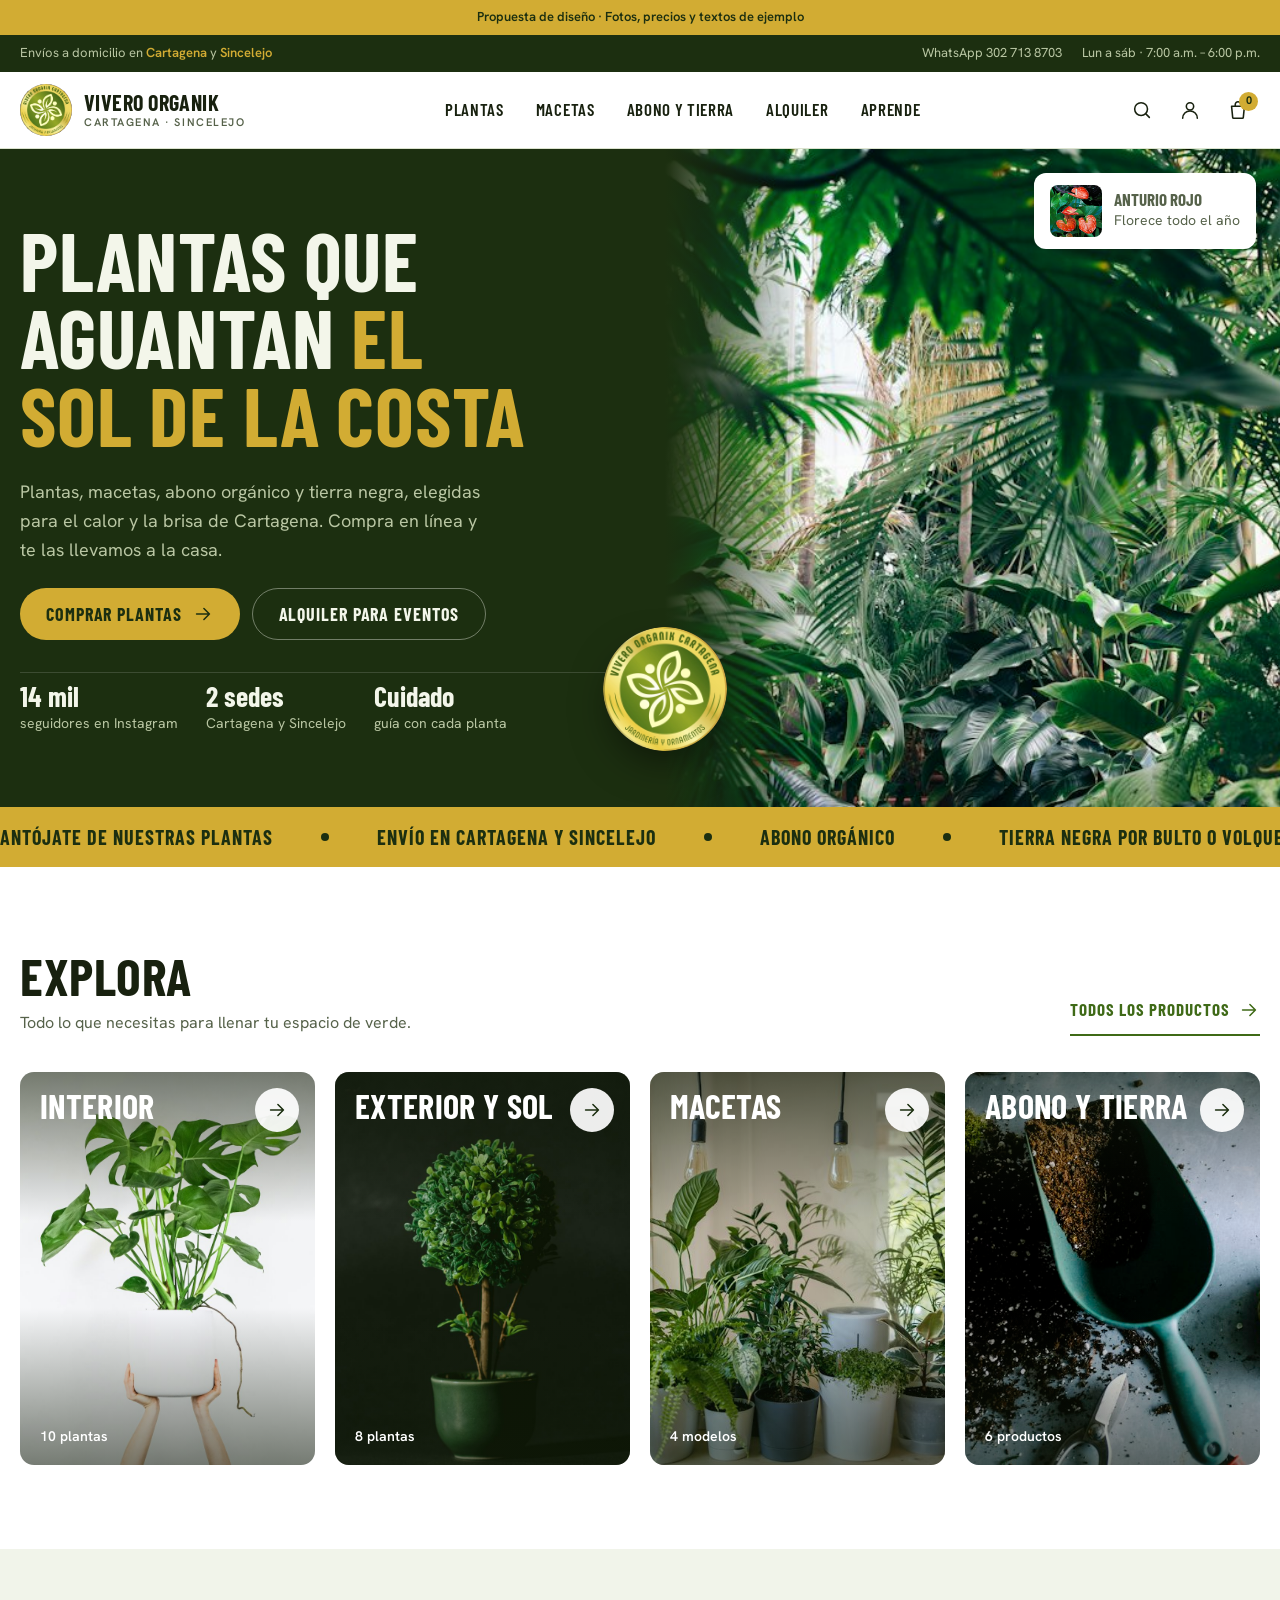
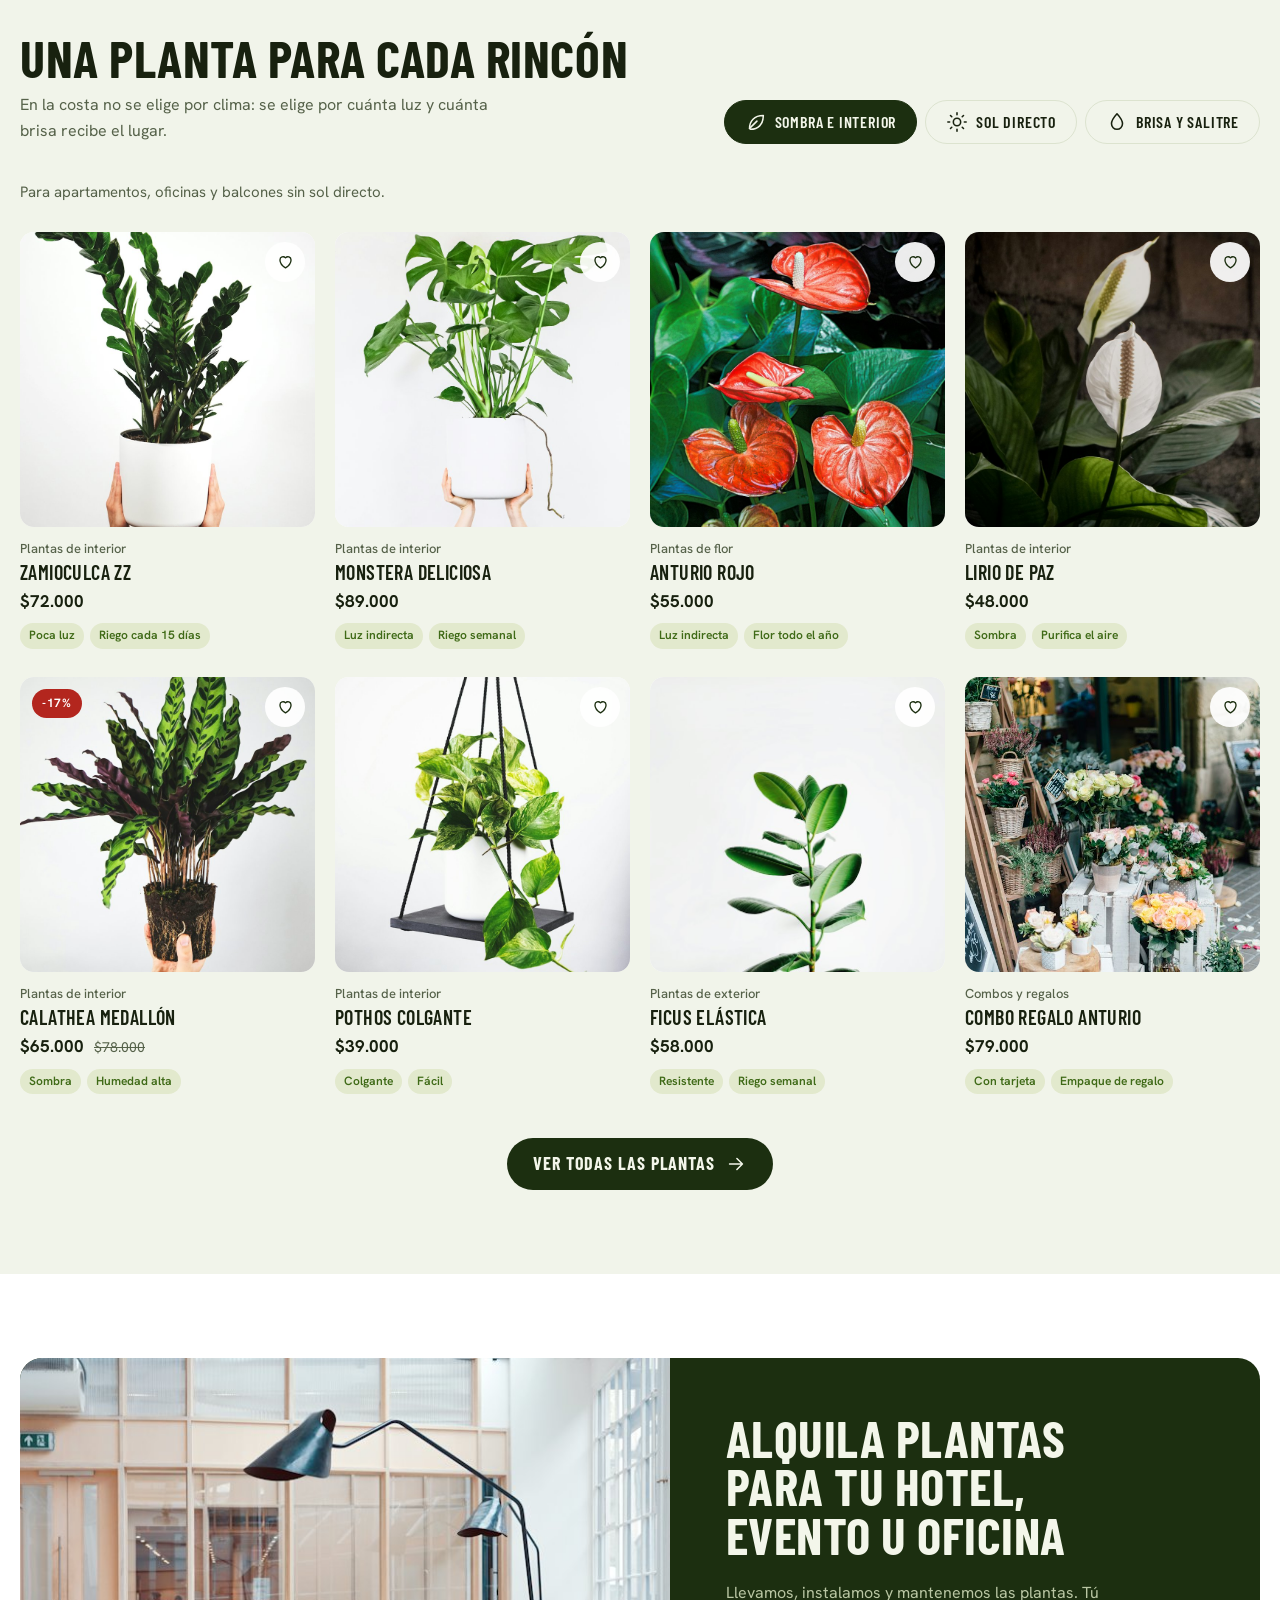
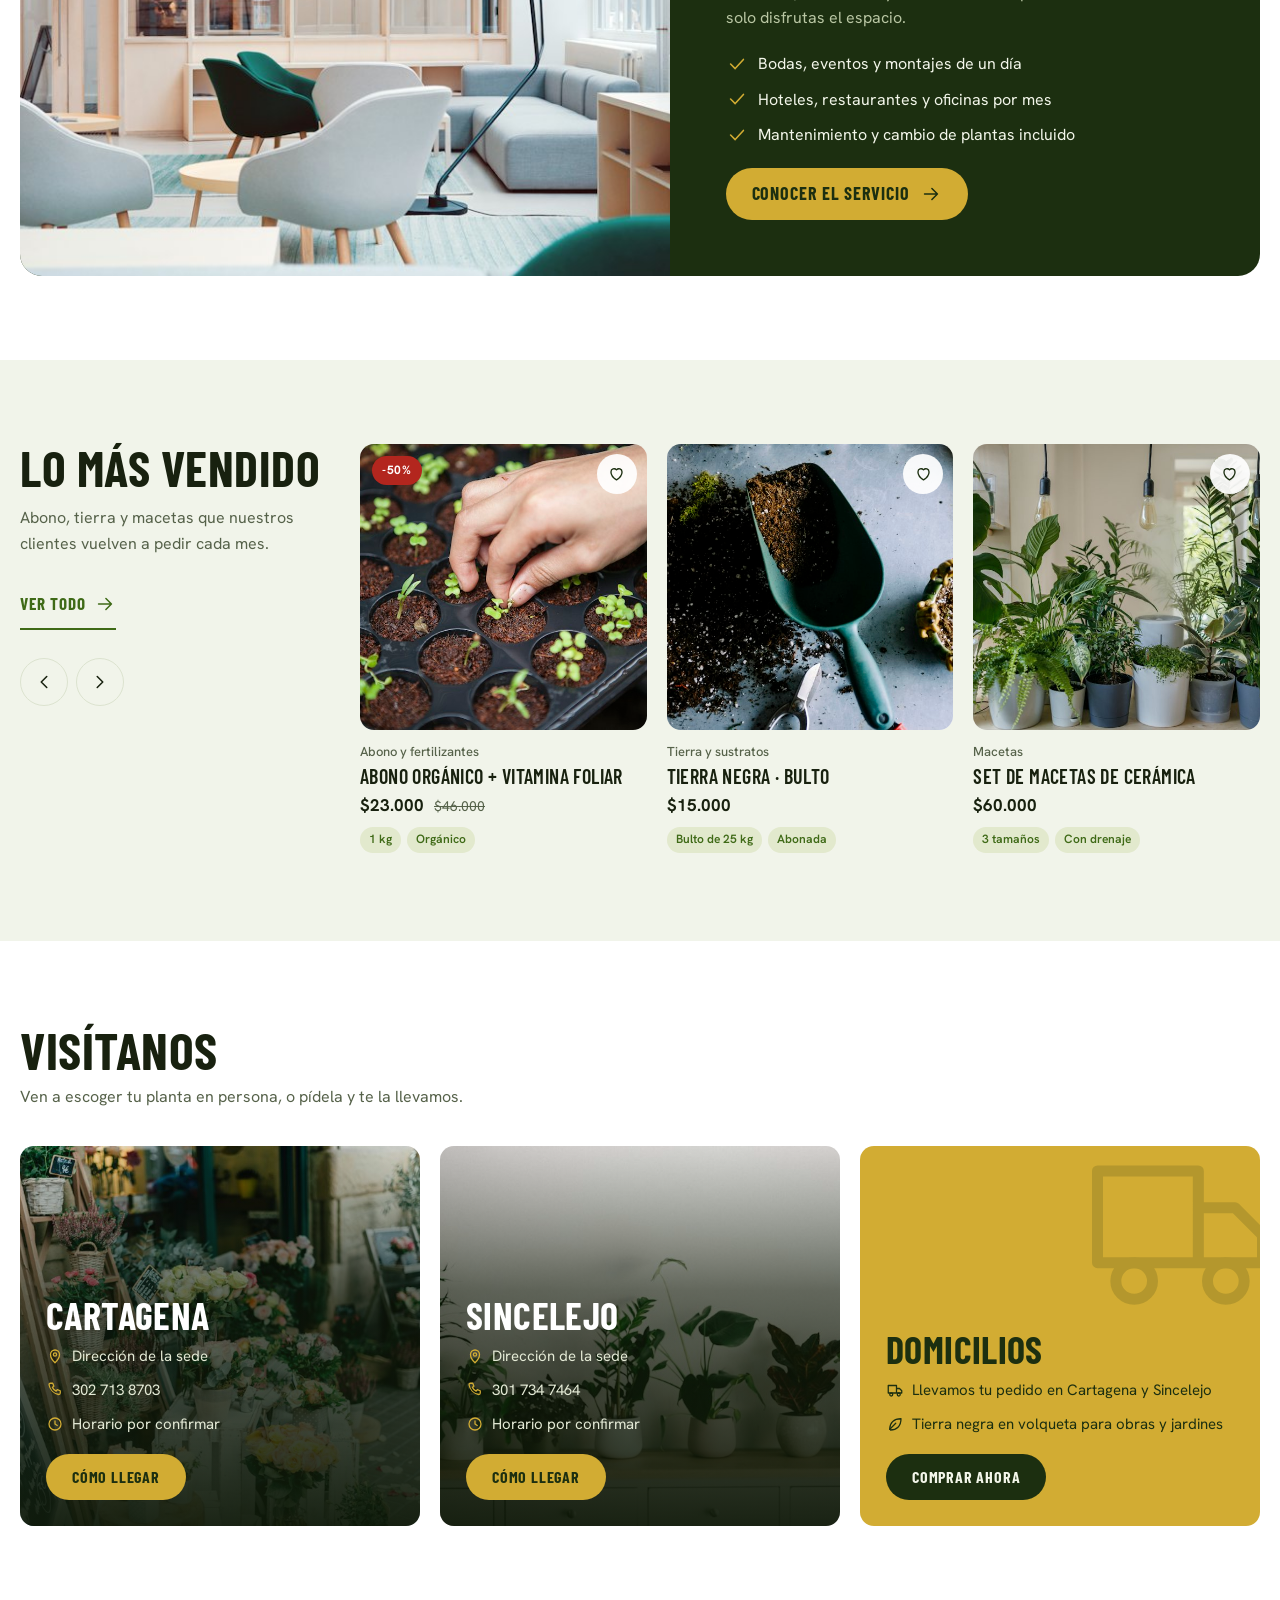
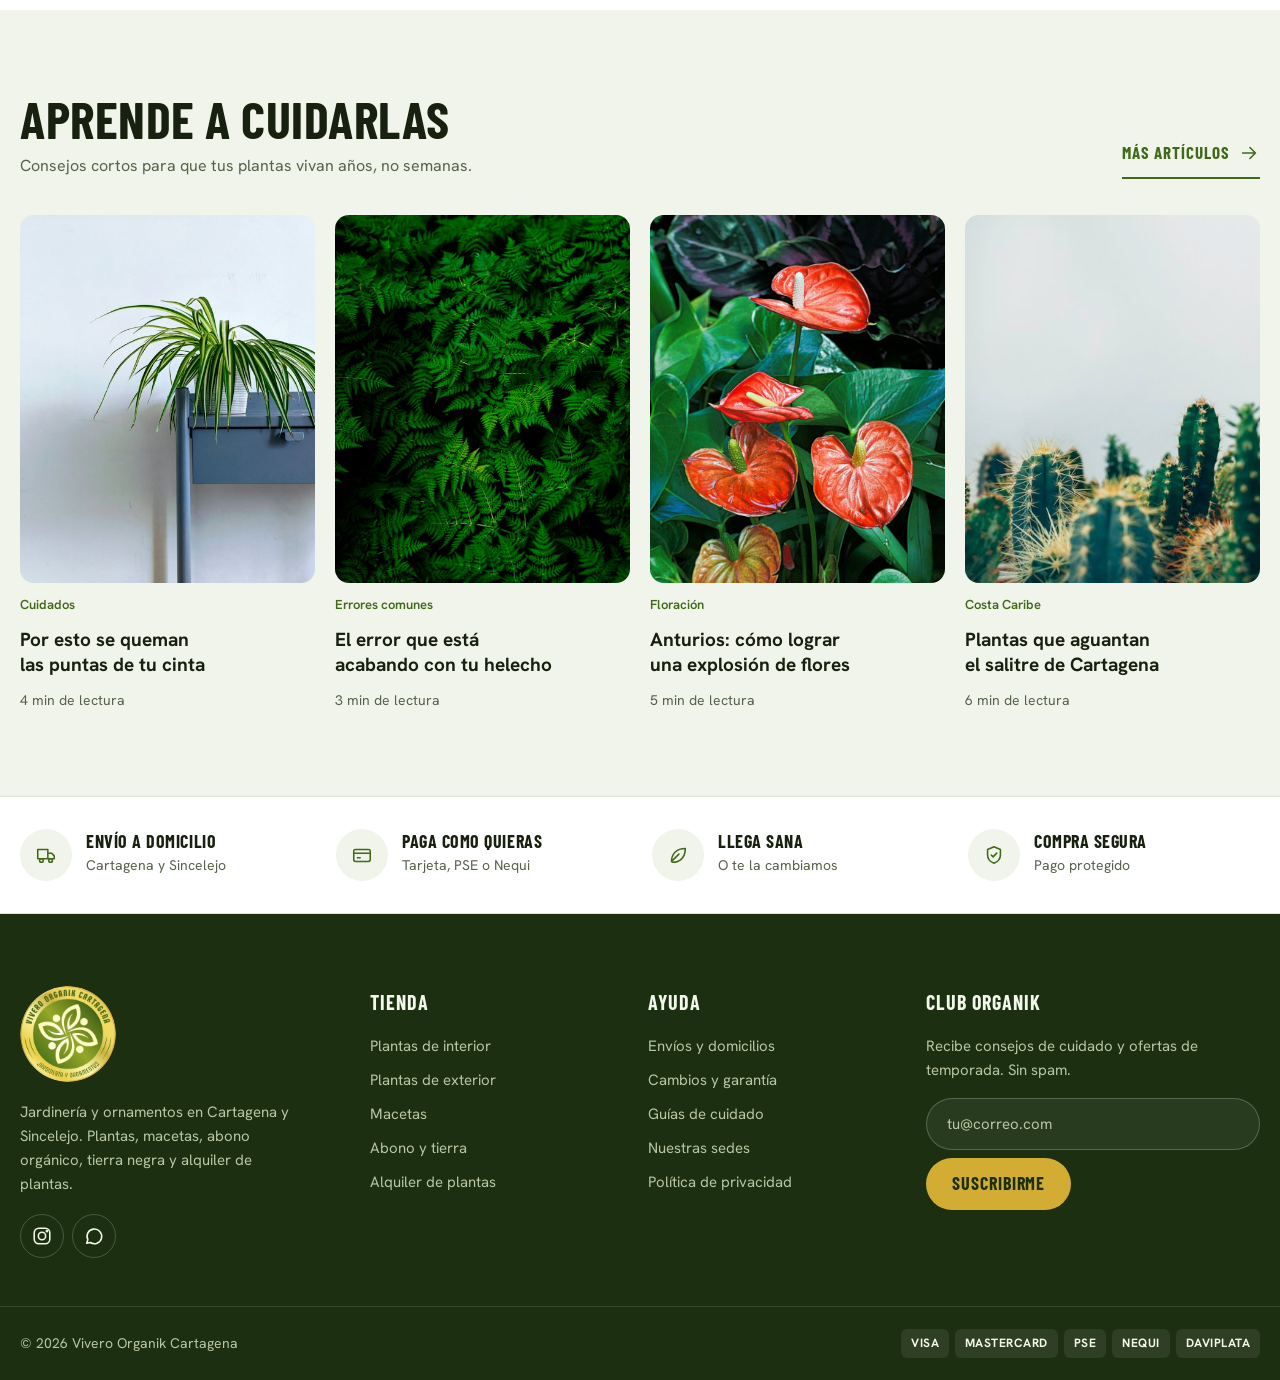
==== v2/index.html @ 62902f80 "v2: catálogo, ficha de producto, Aprende y Alquiler Co-Authored-By: Claude Opus 5.5 <noreply@anthrop" ====
<!doctype html>
<html lang="es">
<head>
<meta charset="utf-8">
<meta name="viewport" content="width=device-width, initial-scale=1, viewport-fit=cover">
<title>Vivero Organik · Plantas en Cartagena</title>
<meta name="description" content="Plantas, macetas, abono orgánico y tierra negra con envío a domicilio en Cartagena y Sincelejo.">
<link rel="preconnect" href="https://fonts.googleapis.com"><link rel="preconnect" href="https://fonts.gstatic.com" crossorigin>
<link rel="stylesheet" href="https://fonts.googleapis.com/css2?family=Barlow+Condensed:wght@500;600;700&family=Hanken+Grotesk:wght@400;500;600;700&display=swap">
<link rel="stylesheet" href="assets/organik.css">
</head>
<body>
<main id="main">
  <section class="hero" aria-labelledby="h-hero">
    <div class="wrap">
      <div class="hero-copy">
        <h1 class="h-display" id="h-hero">Plantas que aguantan <em>el sol de la costa</em></h1>
        <p>Plantas, macetas, abono orgánico y tierra negra, elegidas para el calor y la brisa de Cartagena. Compra en línea y te las llevamos a la casa.</p>
        <div class="hero-ctas">
          <a class="btn btn-oro" href="catalogo.html">Comprar plantas <svg class="i" aria-hidden="true"><use href="#i-arrow"/></svg></a>
          <a class="btn btn-line" href="alquiler.html">Alquiler para eventos</a>
        </div>
        <div class="hero-facts">
          <div><b>14 mil</b>seguidores en Instagram</div>
          <div><b>2 sedes</b>Cartagena y Sincelejo</div>
          <div><b>Cuidado</b>guía con cada planta</div>
        </div>
      </div>
      <div class="hero-media">
        <img class="main" src="../img/invernadero.jpg" alt="Interior de vivero con plantas tropicales" width="800" height="533">
        <img class="seal" src="../logo-organik.webp" alt="Sello Vivero Organik Cartagena" width="124" height="124">
        <a class="hero-tag" href="producto.html?id=anturio"><img src="../img/anturio.jpg" alt="" width="52" height="52"><span><b>Anturio rojo</b>Florece todo el año</span></a>
      </div>
    </div>
  </section>

  <div class="marquee" aria-hidden="true"><div class="track">
    <span>Antójate de nuestras plantas</span><span>Envío en Cartagena y Sincelejo</span><span>Abono orgánico</span><span>Tierra negra por bulto o volqueta</span><span>Alquiler de plantas</span>
    <span>Antójate de nuestras plantas</span><span>Envío en Cartagena y Sincelejo</span><span>Abono orgánico</span><span>Tierra negra por bulto o volqueta</span><span>Alquiler de plantas</span>
  </div></div>

  <section class="blk" id="explora" aria-labelledby="h-explora"><div class="wrap">
    <div class="sec-head">
      <div><h2 class="h-display" id="h-explora">Explora</h2><p>Todo lo que necesitas para llenar tu espacio de verde.</p></div>
      <a class="link-all" href="catalogo.html">Todos los productos <svg class="i" aria-hidden="true"><use href="#i-arrow"/></svg></a>
    </div>
    <div class="cats" id="cats"></div>
  </div></section>

  <section class="blk alt" id="plantas" aria-labelledby="h-plantas"><div class="wrap">
    <div class="sec-head">
      <div><h2 class="h-display" id="h-plantas">Una planta para cada rincón</h2><p>En la costa no se elige por clima: se elige por cuánta luz y cuánta brisa recibe el lugar.</p></div>
      <div class="tabs" role="tablist" aria-label="Filtrar por tipo de luz">
        <button class="tab" role="tab" aria-selected="true" data-tab="sombra" id="t-sombra"><svg class="i" aria-hidden="true"><use href="#i-leaf"/></svg>Sombra e interior</button>
        <button class="tab" role="tab" aria-selected="false" data-tab="sol" id="t-sol"><svg class="i" aria-hidden="true"><use href="#i-sun"/></svg>Sol directo</button>
        <button class="tab" role="tab" aria-selected="false" data-tab="brisa" id="t-brisa"><svg class="i" aria-hidden="true"><use href="#i-drop"/></svg>Brisa y salitre</button>
      </div>
    </div>
    <p class="tab-hint" id="tabHint" aria-live="polite"></p>
    <div class="grid" id="grid" role="tabpanel" aria-labelledby="t-sombra"></div>
    <div style="display:flex;justify-content:center;margin-top:44px"><a class="btn btn-dark" id="seeAll" href="catalogo.html?luz=sombra">Ver todas las plantas <svg class="i" aria-hidden="true"><use href="#i-arrow"/></svg></a></div>
  </div></section>

  <section class="blk" id="alquiler" aria-labelledby="h-alq"><div class="wrap">
    <div class="banner">
      <div class="pic"><img src="../img/oficina.jpg" alt="Oficina decorada con plantas" loading="lazy" width="800" height="533"></div>
      <div class="txt">
        <h2 class="h-display" id="h-alq">Alquila plantas para tu hotel, evento u oficina</h2>
        <p>Llevamos, instalamos y mantenemos las plantas. Tú solo disfrutas el espacio.</p>
        <ul class="ticks">
          <li><svg class="i" aria-hidden="true"><use href="#i-check"/></svg>Bodas, eventos y montajes de un día</li>
          <li><svg class="i" aria-hidden="true"><use href="#i-check"/></svg>Hoteles, restaurantes y oficinas por mes</li>
          <li><svg class="i" aria-hidden="true"><use href="#i-check"/></svg>Mantenimiento y cambio de plantas incluido</li>
        </ul>
        <div><a class="btn btn-oro" href="alquiler.html">Conocer el servicio <svg class="i" aria-hidden="true"><use href="#i-arrow"/></svg></a></div>
      </div>
    </div>
  </div></section>

  <section class="blk alt" id="mas-vendido" aria-labelledby="h-best"><div class="wrap">
    <div class="best">
      <div class="side">
        <h2 class="h-display" id="h-best">Lo más vendido</h2>
        <p>Abono, tierra y macetas que nuestros clientes vuelven a pedir cada mes.</p>
        <a class="link-all" href="catalogo.html?g=abono">Ver todo <svg class="i" aria-hidden="true"><use href="#i-arrow"/></svg></a>
        <div class="rail-ctl">
          <button id="railPrev" aria-label="Anterior"><svg class="i" aria-hidden="true"><use href="#i-left"/></svg></button>
          <button id="railNext" aria-label="Siguiente"><svg class="i" aria-hidden="true"><use href="#i-right"/></svg></button>
        </div>
      </div>
      <div class="rail" id="rail" tabindex="0" aria-label="Productos más vendidos"></div>
    </div>
  </div></section>

  <section class="blk" id="sedes" aria-labelledby="h-sedes"><div class="wrap">
    <div class="sec-head"><div><h2 class="h-display" id="h-sedes">Visítanos</h2><p>Ven a escoger tu planta en persona, o pídela y te la llevamos.</p></div></div>
    <div class="sedes">
      <article class="sede"><img src="../img/floristeria.jpg" alt="" loading="lazy" width="800" height="533">
        <div class="in"><h3 class="h-display">Cartagena</h3>
          <p><svg class="i" aria-hidden="true"><use href="#i-pin"/></svg>Dirección de la sede</p>
          <p><svg class="i" aria-hidden="true"><use href="#i-phone"/></svg>302 713 8703</p>
          <p><svg class="i" aria-hidden="true"><use href="#i-clock"/></svg>Horario por confirmar</p>
          <a class="btn btn-oro" href="https://www.google.com/maps/search/Vivero+Organik+Cartagena" target="_blank" rel="noopener">Cómo llegar</a></div></article>
      <article class="sede"><img src="../img/estante.jpg" alt="" loading="lazy" width="800" height="533">
        <div class="in"><h3 class="h-display">Sincelejo</h3>
          <p><svg class="i" aria-hidden="true"><use href="#i-pin"/></svg>Dirección de la sede</p>
          <p><svg class="i" aria-hidden="true"><use href="#i-phone"/></svg>301 734 7464</p>
          <p><svg class="i" aria-hidden="true"><use href="#i-clock"/></svg>Horario por confirmar</p>
          <a class="btn btn-oro" href="https://www.google.com/maps/search/Vivero+Organik+Sincelejo" target="_blank" rel="noopener">Cómo llegar</a></div></article>
      <article class="sede delivery"><svg class="i big" aria-hidden="true"><use href="#i-truck"/></svg>
        <div class="in"><h3 class="h-display">Domicilios</h3>
          <p><svg class="i" aria-hidden="true"><use href="#i-truck"/></svg>Llevamos tu pedido en Cartagena y Sincelejo</p>
          <p><svg class="i" aria-hidden="true"><use href="#i-leaf"/></svg>Tierra negra en volqueta para obras y jardines</p>
          <a class="btn btn-dark" href="catalogo.html">Comprar ahora</a></div></article>
    </div>
  </div></section>

  <section class="blk alt" id="aprende" aria-labelledby="h-blog"><div class="wrap">
    <div class="sec-head">
      <div><h2 class="h-display" id="h-blog">Aprende a cuidarlas</h2><p>Consejos cortos para que tus plantas vivan años, no semanas.</p></div>
      <a class="link-all" href="aprende.html">Más artículos <svg class="i" aria-hidden="true"><use href="#i-arrow"/></svg></a>
    </div>
    <div class="posts" id="posts"></div>
  </div></section>
</main>
<script src="assets/organik.js"></script>
<script>
(function(){
O.shell("");
const {P,$,$$,card,POSTS,IMG,icon}=O;
const groups=[["Interior","catalogo.html?c=interior","monstera",P.filter(x=>x.c==="interior").length+" plantas"],
  ["Exterior y sol","catalogo.html?c=exterior,suculentas","topiario",P.filter(x=>["exterior","suculentas"].includes(x.c)).length+" plantas"],
  ["Macetas","catalogo.html?g=macetas","macetas",P.filter(x=>x.c==="macetas").length+" modelos"],
  ["Abono y tierra","catalogo.html?g=abono","tierra",P.filter(x=>["abono","tierra"].includes(x.c)).length+" productos"]];
$("#cats").innerHTML=groups.map(([n,h,img,c])=>`<a class="cat" href="${h}"><img src="${IMG}${img}.jpg" alt="" loading="lazy" width="600" height="800"><h3 class="h-display">${n}</h3><span class="count">${c}</span><span class="go">${icon("arrow")}</span></a>`).join("");
const HINTS={sombra:"Para apartamentos, oficinas y balcones sin sol directo.",sol:"Para terrazas, patios y antejardines que reciben sol buena parte del día.",brisa:"Las más resistentes para casas frente al mar, en Bocagrande, Castillogrande o La Boquilla."};
function tab(t){$$(".tab").forEach(b=>b.setAttribute("aria-selected",b.dataset.tab===t));
  $("#grid").setAttribute("aria-labelledby","t-"+t);
  $("#grid").innerHTML=P.filter(x=>x.t.includes(t)).sort((a,b)=>b.best-a.best).slice(0,8).map(card).join("");
  $("#tabHint").textContent=HINTS[t];$("#seeAll").href="catalogo.html?luz="+t}
$$(".tab").forEach(b=>b.addEventListener("click",()=>tab(b.dataset.tab)));tab("sombra");
const rail=$("#rail");
rail.innerHTML=P.filter(x=>["abono","tierra","macetas"].includes(x.c)).sort((a,b)=>b.best-a.best).slice(0,7).map(card).join("");
$("#railPrev").onclick=()=>rail.scrollBy({left:-rail.clientWidth/2,behavior:"smooth"});
$("#railNext").onclick=()=>rail.scrollBy({left:rail.clientWidth/2,behavior:"smooth"});
$("#posts").innerHTML=POSTS.slice(0,4).map(p=>`<article class="post"><div class="ph"><img src="${IMG}${p.img}.jpg" alt="" loading="lazy" width="600" height="750"></div><span class="tagline">${p.tag}</span><h3><a href="aprende.html#${p.id}">${p.t}</a></h3><span class="read">${p.min} min de lectura</span></article>`).join("");
})();
</script>
</body>
</html>
---- v2/assets/organik.css ----
/* Vivero Organik v2 — shared system. Own header/hero/footer; Tierranegra-style inner layouts (catalog sidebar, breadcrumb band, 3-col cards). */
:root{
  --selva:#1C2F10;--hoja:#3F6A17;--brote:#93AE33;--oro:#D2AC33;--oro-hover:#E3C04D;
  --bg:#FFFFFF;--niebla:#F1F4EA;--surface:#FFFFFF;--fg:#18210F;--muted:#56624A;--line:#DCE3CF;
  --sale:#B3261E;--ok:#2E6B1F;--on-oro:#1C2F10;--on-selva:#F3F6EA;--on-selva-muted:#B9C6A3;
  --shadow:0 10px 30px -12px rgba(28,47,16,.28);--shadow-sm:0 2px 10px -4px rgba(28,47,16,.18);
  --f-display:"Barlow Condensed","Arial Narrow",system-ui,sans-serif;
  --f-body:"Hanken Grotesk",system-ui,-apple-system,"Segoe UI",sans-serif;
  --wrap:1280px;--r:14px;--ease:cubic-bezier(.16,1,.3,1);
}
@media (prefers-color-scheme:dark){:root:not([data-theme="light"]){
  --bg:#0E150A;--niebla:#16200F;--surface:#121B0D;--fg:#E8EEDB;--muted:#A9B897;--line:#2A3820;
  --hoja:#A9C861;--sale:#FF8A80;--ok:#A9C861;--shadow:0 10px 30px -12px rgba(0,0,0,.6);--shadow-sm:0 2px 10px -4px rgba(0,0,0,.5);color-scheme:dark}}
:root[data-theme="dark"]{
  --bg:#0E150A;--niebla:#16200F;--surface:#121B0D;--fg:#E8EEDB;--muted:#A9B897;--line:#2A3820;
  --hoja:#A9C861;--sale:#FF8A80;--ok:#A9C861;--shadow:0 10px 30px -12px rgba(0,0,0,.6);--shadow-sm:0 2px 10px -4px rgba(0,0,0,.5);color-scheme:dark}

*{box-sizing:border-box}
body{margin:0;background:var(--bg);color:var(--fg);font:400 16px/1.6 var(--f-body);-webkit-font-smoothing:antialiased}
body::before{content:"";position:fixed;inset:0 0 auto;height:env(safe-area-inset-top,0px);z-index:60;background:var(--selva)}
html{scroll-behavior:smooth}
::selection{background:var(--oro);color:var(--selva)}
a{color:inherit;text-decoration:none}
img{max-width:100%;display:block}
button,input,select,textarea{font:inherit;color:inherit}
button{cursor:pointer;background:none;border:0}
:focus-visible{outline:2px solid var(--oro);outline-offset:3px;border-radius:6px}
svg.i{width:22px;height:22px;stroke:currentColor;fill:none;stroke-width:1.7;stroke-linecap:round;stroke-linejoin:round;flex:none}
.wrap{max-width:var(--wrap);margin:0 auto;padding-left:max(20px,env(safe-area-inset-left,0px));padding-right:max(20px,env(safe-area-inset-right,0px))}
.h-display{font-family:var(--f-display);font-weight:700;text-transform:uppercase;letter-spacing:.01em;line-height:.95;text-wrap:balance}
.price{font-variant-numeric:tabular-nums}
.sr{position:absolute;width:1px;height:1px;overflow:hidden;clip:rect(0 0 0 0);white-space:nowrap}
.skip{position:absolute;left:12px;top:-60px;z-index:200;background:var(--oro);color:var(--on-oro);padding:10px 16px;border-radius:999px;font-weight:700}
.skip:focus{top:12px}

/* proposal note + top bar */
.note{background:var(--oro);color:var(--on-oro);font-size:13px;font-weight:600;text-align:center;padding-block:7px}
.topbar{background:var(--selva);color:var(--on-selva-muted);font-size:13px}
.topbar .wrap{display:flex;justify-content:space-between;gap:16px;padding-block:8px;flex-wrap:wrap}
.topbar b{color:var(--oro);font-weight:600}
.topbar .tb-right{display:flex;gap:20px}

/* header */
header.site{position:sticky;top:env(safe-area-inset-top,0px);z-index:50;background:color-mix(in srgb,var(--bg) 94%,transparent);backdrop-filter:saturate(1.4) blur(10px);border-bottom:1px solid var(--line)}
header.site .wrap{display:grid;grid-template-columns:auto 1fr auto;align-items:center;gap:24px;height:76px}
.brand{display:flex;align-items:center;gap:12px}
.brand img{width:52px;height:52px;border-radius:50%}
.brand span{font-family:var(--f-display);font-weight:700;font-size:22px;line-height:1;text-transform:uppercase;letter-spacing:.02em}
.brand small{display:block;font-family:var(--f-body);font-size:11px;font-weight:600;letter-spacing:.14em;color:var(--muted);margin-top:4px}
nav.main{display:flex;justify-content:center;gap:4px}
nav.main a{font-family:var(--f-display);font-weight:600;font-size:17px;text-transform:uppercase;letter-spacing:.04em;padding:10px 14px;border-radius:999px;transition:background .2s,color .2s;position:relative}
nav.main a:hover{background:var(--niebla);color:var(--hoja)}
nav.main a[aria-current="page"]{color:var(--hoja)}
nav.main a[aria-current="page"]::after{content:"";position:absolute;left:14px;right:14px;bottom:4px;height:2px;border-radius:2px;background:var(--oro)}
.hicons{display:flex;gap:4px;align-items:center}
.icon-btn{width:44px;height:44px;display:grid;place-items:center;border-radius:50%;position:relative;transition:background .2s}
.icon-btn:hover{background:var(--niebla)}
.badge{position:absolute;top:4px;right:2px;min-width:19px;height:19px;padding:0 5px;border-radius:999px;background:var(--oro);color:var(--on-oro);font-size:11px;font-weight:700;display:grid;place-items:center;font-variant-numeric:tabular-nums}
.badge.bump{animation:bump .5s var(--ease)}
@keyframes bump{40%{transform:scale(1.45)}}
.menu-btn{display:none}
.search-bar{border-top:1px solid var(--line);background:var(--bg)}
.search-bar form{display:flex;gap:8px;padding-block:12px}
.search-bar input{flex:1;min-width:0;height:48px;border-radius:999px;border:1.5px solid var(--line);background:var(--surface);padding:0 20px}
.search-bar input:focus{outline:2px solid var(--oro);outline-offset:1px}

/* buttons */
.btn{display:inline-flex;align-items:center;justify-content:center;gap:10px;height:52px;padding:0 26px;border-radius:999px;font-family:var(--f-display);font-weight:700;font-size:18px;text-transform:uppercase;letter-spacing:.05em;transition:background .2s,transform .2s var(--ease),color .2s,border-color .2s;white-space:nowrap}
.btn:active{transform:scale(.97)}
.btn-oro{background:var(--oro);color:var(--on-oro)}
.btn-oro:hover{background:var(--oro-hover)}
.btn-line{border:1.5px solid color-mix(in srgb,var(--on-selva) 40%,transparent);color:var(--on-selva)}
.btn-line:hover{background:rgba(255,255,255,.08)}
.btn-ghost{border:1.5px solid var(--line);color:var(--fg)}
.btn-ghost:hover{border-color:var(--hoja);color:var(--hoja)}
.btn-dark{background:var(--selva);color:var(--on-selva)}
.btn-dark:hover{background:var(--hoja)}
:root[data-theme="dark"] .btn-dark{background:var(--niebla);color:var(--fg)}
@media (prefers-color-scheme:dark){:root:not([data-theme="light"]) .btn-dark{background:var(--niebla);color:var(--fg)}}
.link-all{display:inline-flex;align-items:center;gap:8px;font-family:var(--f-display);font-weight:700;text-transform:uppercase;letter-spacing:.06em;font-size:17px;color:var(--hoja);padding:10px 0;border-bottom:2px solid currentColor}
.link-all svg{transition:transform .25s var(--ease)}
.link-all:hover svg{transform:translateX(4px)}

/* sections */
section.blk{padding-block:84px;scroll-margin-top:60px}
section.alt{background:var(--niebla)}
.sec-head{display:flex;justify-content:space-between;align-items:flex-end;gap:24px;margin-bottom:36px;flex-wrap:wrap}
.sec-head h2{font-size:clamp(34px,4.2vw,52px);margin:0}
.sec-head p{margin:10px 0 0;color:var(--muted);max-width:52ch}

/* breadcrumb band (Tierranegra inner-page header) */
.band{position:relative;color:#fff;isolation:isolate;overflow:hidden}
.band img{position:absolute;inset:0;width:100%;height:100%;object-fit:cover;z-index:-2}
.band::before{content:"";position:absolute;inset:0;z-index:-1;background:linear-gradient(90deg,rgba(18,30,10,.88),rgba(18,30,10,.55))}
.band .wrap{padding-block:56px;display:flex;flex-direction:column;gap:12px}
.band h1{margin:0;font-size:clamp(44px,6vw,76px)}
.band p{margin:0;max-width:56ch;color:#DDE6CC}
.crumbs ol{list-style:none;margin:0;padding:0;display:flex;flex-wrap:wrap;gap:8px;font-size:14px;font-weight:600;color:#DDE6CC}
.crumbs li+li::before{content:"/";margin-right:8px;opacity:.6}
.crumbs a:hover{color:var(--oro)}
.crumbs [aria-current]{color:var(--oro)}

/* product card */
.card{display:flex;flex-direction:column;gap:12px;min-width:0;position:relative}
.card .ph{position:relative;aspect-ratio:1;border-radius:var(--r);overflow:hidden;background:var(--niebla)}
section.alt .card .ph{background:var(--surface)}
.card .ph img{position:absolute;inset:0;width:100%;height:100%;object-fit:cover;transition:opacity .45s ease,transform .7s var(--ease)}
.card .ph img.b{opacity:0}
.card:hover .ph img.b{opacity:1}
.card:hover .ph img.a{transform:scale(1.04)}
.card.is-out .ph img{filter:grayscale(.6);opacity:.75}
.flag{position:absolute;left:12px;top:12px;z-index:2;font-size:12px;font-weight:700;letter-spacing:.06em;text-transform:uppercase;padding:5px 10px;border-radius:999px;background:var(--bg);color:var(--fg)}
.flag.sale{background:var(--sale);color:#fff}
.flag.out{background:var(--fg);color:var(--bg)}
.fav{position:absolute;right:10px;top:10px;z-index:3;width:40px;height:40px;border-radius:50%;background:rgba(255,255,255,.92);color:#1C2F10;display:grid;place-items:center;transition:transform .2s var(--ease)}
.fav svg.i{width:19px;height:19px}
.fav[aria-pressed="true"] svg{fill:#B3261E;stroke:#B3261E}
.fav:active{transform:scale(.88)}
.quick{position:absolute;left:12px;right:12px;bottom:12px;z-index:3;transform:translateY(14px);opacity:0;transition:transform .35s var(--ease),opacity .25s}
.card:hover .quick,.card:focus-within .quick{transform:none;opacity:1}
.add{width:100%;height:46px;border-radius:999px;background:var(--selva);color:var(--on-selva);font-family:var(--f-display);font-weight:700;font-size:16px;text-transform:uppercase;letter-spacing:.06em;display:flex;align-items:center;justify-content:center;gap:8px;transition:background .2s}
.add:hover{background:var(--hoja)}
.add.done{background:var(--oro);color:var(--on-oro)}
.add[disabled]{background:var(--line);color:var(--muted);cursor:not-allowed}
.card .meta{display:flex;flex-direction:column;gap:2px}
.card .cat-l{font-size:13px;color:var(--muted);font-weight:500}
.card h3{margin:0;font-family:var(--f-display);font-weight:600;font-size:20px;line-height:1.15;text-transform:uppercase;letter-spacing:.02em}
.card h3 a::after{content:"";position:absolute;inset:0;z-index:1}
.card h3 a:hover{color:var(--hoja)}
.card .row{display:flex;align-items:baseline;gap:10px;margin-top:2px}
.card .now{font-weight:700;font-size:17px}
.card .was{color:var(--muted);text-decoration:line-through;font-size:14px}
.card .care{display:flex;gap:6px;flex-wrap:wrap;margin-top:6px}
.care span{font-size:12px;font-weight:600;color:var(--hoja);background:color-mix(in srgb,var(--brote) 16%,transparent);padding:3px 9px;border-radius:999px}
.card .desc{display:none}
.add-m{display:none;position:relative;z-index:2}
.grid{display:grid;grid-template-columns:repeat(4,1fr);gap:28px 20px}

/* ---------- Home ---------- */
.hero{background:var(--selva);color:var(--on-selva);position:relative;overflow:hidden}
.hero .wrap{display:grid;grid-template-columns:1.05fr 1fr;align-items:stretch;min-height:560px;padding-right:0}
.hero-copy{padding:72px 56px 72px 0;display:flex;flex-direction:column;justify-content:center;gap:24px;position:relative;z-index:2}
.hero h1{font-size:clamp(46px,6.4vw,92px);margin:0}
.hero h1 em{font-style:normal;color:var(--oro)}
.hero p{max-width:46ch;color:var(--on-selva-muted);font-size:18px;margin:0}
.hero-ctas{display:flex;gap:12px;flex-wrap:wrap}
.hero-facts{display:flex;gap:28px;flex-wrap:wrap;padding-top:8px;border-top:1px solid rgba(255,255,255,.14);margin-top:8px}
.hero-facts div{font-size:14px;color:var(--on-selva-muted)}
.hero-facts b{display:block;font-family:var(--f-display);font-size:28px;color:var(--on-selva);font-weight:700;line-height:1.1}
.hero-media{position:relative;min-height:420px}
.hero-media img.main{position:absolute;inset:0;width:100%;height:100%;object-fit:cover}
.hero-media::after{content:"";position:absolute;inset:0;background:linear-gradient(90deg,var(--selva) 0%,rgba(28,47,16,0) 22%)}
.seal{position:absolute;left:-62px;bottom:56px;width:124px;height:124px;border-radius:50%;z-index:3;box-shadow:0 18px 40px -10px rgba(0,0,0,.55);animation:float 6s ease-in-out infinite}
@keyframes float{50%{transform:translateY(-8px) rotate(-4deg)}}
.hero-tag{position:absolute;right:24px;top:24px;z-index:3;background:var(--bg);color:var(--fg);border-radius:12px;padding:12px 16px;display:flex;gap:12px;align-items:center;box-shadow:var(--shadow);max-width:260px}
.hero-tag img{width:52px;height:52px;border-radius:8px;object-fit:cover}
.hero-tag b{display:block;font-family:var(--f-display);text-transform:uppercase;font-size:17px;line-height:1.1}
.hero-tag span{font-size:14px;color:var(--muted)}
.marquee{background:var(--oro);color:var(--on-oro);overflow:hidden;white-space:nowrap}
.marquee .track{display:inline-flex;gap:48px;padding-block:14px;animation:slide 38s linear infinite;font-family:var(--f-display);font-weight:700;font-size:20px;text-transform:uppercase;letter-spacing:.05em}
.marquee .track span{display:inline-flex;align-items:center;gap:48px}
.marquee .track span::after{content:"";width:8px;height:8px;border-radius:50%;background:var(--selva)}
@keyframes slide{to{transform:translateX(-50%)}}
.cats{display:grid;grid-template-columns:repeat(4,1fr);gap:20px}
.cat{position:relative;border-radius:var(--r);overflow:hidden;aspect-ratio:3/4;background:var(--niebla);isolation:isolate}
.cat img{width:100%;height:100%;object-fit:cover;transition:transform .7s var(--ease)}
.cat:hover img{transform:scale(1.06)}
.cat::after{content:"";position:absolute;inset:0;background:linear-gradient(180deg,rgba(15,25,8,.55) 0%,rgba(15,25,8,0) 38%,rgba(15,25,8,0) 60%,rgba(15,25,8,.55) 100%);z-index:1}
.cat h3{position:absolute;left:20px;top:18px;z-index:2;margin:0;color:#fff;font-size:34px}
.cat .count{position:absolute;left:20px;bottom:18px;z-index:2;color:#fff;font-size:14px;font-weight:600}
.cat .go{position:absolute;right:16px;top:16px;z-index:2;width:44px;height:44px;border-radius:50%;background:rgba(255,255,255,.92);color:#1C2F10;display:grid;place-items:center;transition:background .25s,transform .35s var(--ease)}
.cat:hover .go{background:var(--oro);transform:rotate(-45deg)}
.tabs{display:flex;gap:8px;flex-wrap:wrap}
.tab{height:44px;padding:0 20px;border-radius:999px;border:1.5px solid var(--line);font-family:var(--f-display);font-weight:600;font-size:16px;text-transform:uppercase;letter-spacing:.05em;display:inline-flex;align-items:center;gap:8px;transition:background .2s,border-color .2s,color .2s}
.tab:hover{border-color:var(--hoja)}
.tab[aria-selected="true"],.tab[aria-pressed="true"]{background:var(--selva);border-color:var(--selva);color:var(--on-selva)}
:root[data-theme="dark"] .tab[aria-selected="true"],:root[data-theme="dark"] .tab[aria-pressed="true"]{background:var(--oro);border-color:var(--oro);color:var(--on-oro)}
@media (prefers-color-scheme:dark){:root:not([data-theme="light"]) .tab[aria-selected="true"],:root:not([data-theme="light"]) .tab[aria-pressed="true"]{background:var(--oro);border-color:var(--oro);color:var(--on-oro)}}
.tab-hint{color:var(--muted);font-size:15px;margin:16px 0 28px;min-height:1.6em}
.banner{display:grid;grid-template-columns:1.1fr 1fr;border-radius:22px;overflow:hidden;background:var(--selva);color:var(--on-selva)}
.banner .pic{position:relative;min-height:460px}
.banner .pic img{position:absolute;inset:0;width:100%;height:100%;object-fit:cover}
.banner .txt{padding:56px;display:flex;flex-direction:column;justify-content:center;gap:20px}
.banner h2{font-size:clamp(36px,4vw,56px);margin:0}
.banner p{color:var(--on-selva-muted);margin:0;max-width:44ch}
.ticks{list-style:none;padding:0;margin:0;display:grid;gap:10px}
.ticks li{display:flex;gap:10px;align-items:center}
.ticks li svg{color:var(--oro)}
.best{display:grid;grid-template-columns:300px 1fr;gap:40px;align-items:start}
.best .side h2{font-size:clamp(34px,4vw,50px);margin:0 0 14px}
.best .side p{color:var(--muted);margin:0 0 24px}
.rail-ctl{display:flex;gap:8px;margin-top:28px}
.rail-ctl button,.round{width:48px;height:48px;border-radius:50%;border:1.5px solid var(--line);display:grid;place-items:center;transition:background .2s,border-color .2s,color .2s}
.rail-ctl button:hover,.round:hover{background:var(--selva);border-color:var(--selva);color:var(--on-selva)}
.rail{display:grid;grid-auto-flow:column;grid-auto-columns:calc((100% - 40px)/3);gap:20px;overflow-x:auto;scroll-snap-type:x mandatory;scrollbar-width:none;padding-bottom:4px}
.rail::-webkit-scrollbar{display:none}
.rail .card{scroll-snap-align:start}
.sedes{display:grid;grid-template-columns:repeat(3,1fr);gap:20px}
.sede{position:relative;border-radius:var(--r);overflow:hidden;min-height:380px;color:#fff;display:flex;flex-direction:column;justify-content:flex-end;isolation:isolate}
.sede img{position:absolute;inset:0;width:100%;height:100%;object-fit:cover;z-index:-2}
.sede::before{content:"";position:absolute;inset:0;z-index:-1;background:linear-gradient(180deg,rgba(14,24,8,.08) 0%,rgba(14,24,8,.62) 38%,rgba(14,24,8,.94) 100%)}
.sede .in{padding:26px;display:grid;gap:10px}
.sede h3{margin:0;font-size:38px}
.sede p{margin:0;font-size:15px;color:#E4EAD6;display:flex;gap:8px;align-items:flex-start}
.sede p svg{width:18px;height:18px;margin-top:3px;color:var(--oro)}
.sede .btn{margin-top:8px;height:46px;font-size:16px;justify-self:start}
.sede.delivery{background:var(--oro);color:var(--on-oro)}
.sede.delivery::before{display:none}
.sede.delivery p{color:var(--on-oro)}
.sede.delivery p svg{color:var(--selva)}
.sede.delivery .big{position:absolute;right:-30px;top:-30px;width:220px;height:220px;opacity:.16;color:var(--selva);stroke-width:1.2}
.sede.delivery .btn-dark{background:var(--selva);color:var(--on-selva)}

/* posts */
.posts{display:grid;grid-template-columns:repeat(4,1fr);gap:20px}
.post{display:flex;flex-direction:column;gap:12px;position:relative}
.post .ph{aspect-ratio:4/5;border-radius:var(--r);overflow:hidden;position:relative}
.post .ph img{width:100%;height:100%;object-fit:cover;transition:transform .7s var(--ease)}
.post:hover .ph img{transform:scale(1.05)}
.post .ph::after{content:"";position:absolute;inset:0;background:rgba(0,0,0,.25);opacity:0;transition:opacity .3s}
.post:hover .ph::after{opacity:1}
.post .tagline{font-size:13px;font-weight:600;color:var(--hoja)}
.post h3{margin:0;font-size:19px;line-height:1.3;font-weight:700;font-family:var(--f-body);text-wrap:balance}
.post h3 a::after{content:"";position:absolute;inset:0}
.post:hover h3{color:var(--hoja)}
.post .read{font-size:14px;color:var(--muted)}

/* ---------- Catalog (Tierranegra layout) ---------- */
.shop{display:grid;grid-template-columns:280px 1fr;gap:48px;padding-block:56px 84px}
.filters{display:flex;flex-direction:column;gap:0;align-self:start;position:sticky;top:96px;max-height:calc(100dvh - 112px);overflow:auto;padding-right:8px;scrollbar-width:thin;scrollbar-color:var(--line) transparent}
.fgroup{border-bottom:1px solid var(--line);padding-block:20px}
.fgroup:first-child{padding-top:0}
.fgroup h2{margin:0 0 14px;font-family:var(--f-display);font-size:20px;font-weight:700;text-transform:uppercase;letter-spacing:.04em;display:flex;justify-content:space-between;align-items:center}
.fgroup h2 button{font-family:var(--f-body);font-size:13px;font-weight:600;text-transform:none;letter-spacing:0;color:var(--hoja);text-decoration:underline;text-underline-offset:3px}
.fgroup h2 button[hidden]{display:none}
.opts{list-style:none;margin:0;padding:0;display:grid;gap:2px}
.opt{display:flex;align-items:center;gap:12px;padding:7px 8px;margin-inline:-8px;border-radius:8px;cursor:pointer;font-size:15px;transition:background .15s}
.opt:hover{background:var(--niebla)}
.opt input{width:18px;height:18px;accent-color:var(--hoja);margin:0;flex:none;cursor:pointer}
.opt .n{margin-left:auto;font-size:13px;color:var(--muted);font-variant-numeric:tabular-nums;min-width:28px;text-align:right}
.opt.zero{color:var(--muted)}
.prices{display:grid;grid-template-columns:1fr 1fr;gap:10px}
.prices label{display:grid;gap:4px;font-size:13px;color:var(--muted);font-weight:600}
.prices input{height:44px;border:1.5px solid var(--line);border-radius:10px;padding:0 12px;background:var(--surface);width:100%;font-variant-numeric:tabular-nums}
.prices input:focus{outline:2px solid var(--oro);outline-offset:1px}
.price-hint{font-size:13px;color:var(--muted);margin:10px 0 0}
.specials{display:grid;gap:12px}
.mini{display:grid;grid-template-columns:72px 1fr;gap:12px;align-items:center;padding:8px;margin-inline:-8px;border-radius:10px;transition:background .15s}
.mini:hover{background:var(--niebla)}
.mini img{width:72px;height:72px;border-radius:8px;object-fit:cover}
.mini b{display:block;font-family:var(--f-display);text-transform:uppercase;font-size:16px;line-height:1.15;font-weight:600}
.mini span{font-size:14px;font-weight:700;color:var(--hoja)}
.promo{position:relative;border-radius:var(--r);overflow:hidden;aspect-ratio:4/5;margin-top:20px;color:#fff;display:flex;flex-direction:column;justify-content:flex-end;padding:20px;isolation:isolate}
.promo img{position:absolute;inset:0;width:100%;height:100%;object-fit:cover;z-index:-2}
.promo::before{content:"";position:absolute;inset:0;z-index:-1;background:linear-gradient(180deg,transparent 30%,rgba(14,24,8,.9))}
.promo b{font-family:var(--f-display);font-size:30px;text-transform:uppercase;line-height:1}
.promo span:not(.btn){font-size:14px;color:#E4EAD6;margin:6px 0 12px}
.promo .btn{height:42px;font-size:15px;align-self:flex-start;padding:0 18px}
.toolbar{display:flex;justify-content:space-between;align-items:center;gap:16px;flex-wrap:wrap;padding-bottom:18px;border-bottom:1px solid var(--line);margin-bottom:28px}
.toolbar h2{margin:0;font-family:var(--f-display);font-size:26px;text-transform:uppercase;font-weight:700}
.toolbar h2 span{color:var(--muted);font-weight:600}
.tb-r{display:flex;align-items:center;gap:12px;flex-wrap:wrap}
.views{display:flex;gap:4px}
.views button{width:40px;height:40px;border-radius:10px;display:grid;place-items:center;color:var(--muted)}
.views button[aria-pressed="true"]{background:var(--niebla);color:var(--hoja)}
.sort{display:flex;align-items:center;gap:8px;font-size:14px;font-weight:600}
.sort select{height:44px;border:1.5px solid var(--line);border-radius:999px;padding:0 40px 0 16px;background:var(--surface) url("data:image/svg+xml,%3Csvg xmlns='http://www.w3.org/2000/svg' width='12' height='8' fill='none' stroke='%2356624A' stroke-width='1.8'%3E%3Cpath d='m1 1 5 5 5-5'/%3E%3C/svg%3E") no-repeat right 16px center;appearance:none;cursor:pointer;font-weight:500}
.chips{display:flex;flex-wrap:wrap;gap:8px;margin:-12px 0 24px}
.chip{display:inline-flex;align-items:center;gap:6px;height:34px;padding:0 8px 0 14px;border-radius:999px;background:var(--niebla);font-size:14px;font-weight:600}
.chip button{width:24px;height:24px;border-radius:50%;display:grid;place-items:center}
.chip button:hover{background:var(--line)}
.chip svg.i{width:14px;height:14px}
.chips .clear{font-size:14px;font-weight:600;color:var(--hoja);text-decoration:underline;text-underline-offset:3px;padding:0 6px}
.shop .grid{grid-template-columns:repeat(3,1fr);gap:28px 20px}
.shop .grid.list{grid-template-columns:1fr;gap:20px}
.grid.list .card{display:grid;grid-template-columns:220px 1fr auto;gap:24px;align-items:center;padding-bottom:20px;border-bottom:1px solid var(--line)}
.grid.list .card .ph{aspect-ratio:1}
.grid.list .card .quick{display:none}
.grid.list .card .desc{display:block;margin:6px 0 0;color:var(--muted);font-size:15px;max-width:60ch}
.grid.list .card .add-m{display:flex;width:auto;padding:0 24px}
.empty-r{grid-column:1/-1;text-align:center;padding:64px 20px;border:1.5px dashed var(--line);border-radius:var(--r)}
.empty-r svg{width:48px;height:48px;color:var(--brote);margin:0 auto 12px;stroke-width:1.3}
.empty-r b{display:block;font-family:var(--f-display);font-size:26px;text-transform:uppercase}
.empty-r p{color:var(--muted);margin:6px 0 18px}
.pager{display:flex;justify-content:center;align-items:center;gap:8px;margin-top:56px}
.pager button{min-width:44px;height:44px;border-radius:50%;font-weight:700;font-variant-numeric:tabular-nums;display:grid;place-items:center;transition:background .2s}
.pager button:hover:not([disabled]){background:var(--niebla)}
.pager button[aria-current="page"]{background:var(--oro);color:var(--on-oro)}
.pager button[disabled]{opacity:.35;cursor:default}
.filter-open{display:none}
.filters-head{display:none}

/* ---------- Product page ---------- */
.pdp{display:grid;grid-template-columns:1.05fr 1fr;gap:56px;padding-block:40px 72px}
.gallery{display:grid;grid-template-columns:84px 1fr;gap:14px;align-self:start;position:sticky;top:100px}
.thumbs{display:flex;flex-direction:column;gap:10px}
.thumbs button{width:84px;height:84px;border-radius:10px;overflow:hidden;border:2px solid transparent;padding:0;transition:border-color .2s}
.thumbs button[aria-pressed="true"]{border-color:var(--oro)}
.thumbs img{width:100%;height:100%;object-fit:cover}
.stage{position:relative;aspect-ratio:1;border-radius:18px;overflow:hidden;background:var(--niebla)}
.stage img{width:100%;height:100%;object-fit:cover;transition:opacity .3s}
.info{display:flex;flex-direction:column;gap:18px}
.info .crumb-in ol{list-style:none;margin:0;padding:0;display:flex;flex-wrap:wrap;gap:8px;font-size:14px;color:var(--muted);font-weight:600}
.info .crumb-in li+li::before{content:"/";margin-right:8px;opacity:.6}
.info .crumb-in a:hover{color:var(--hoja)}
.info h1{margin:0;font-size:clamp(40px,4.6vw,64px)}
.pp{display:flex;align-items:baseline;gap:14px;flex-wrap:wrap}
.pp .now{font-size:32px;font-weight:700}
.pp .was{color:var(--muted);text-decoration:line-through;font-size:18px}
.pp .off{background:var(--sale);color:#fff;font-size:13px;font-weight:700;padding:4px 10px;border-radius:999px}
.stock{display:inline-flex;align-items:center;gap:8px;font-weight:600;font-size:15px;color:var(--ok)}
.stock::before{content:"";width:9px;height:9px;border-radius:50%;background:currentColor}
.stock.no{color:var(--sale)}
.lead{margin:0;color:var(--muted);font-size:17px;max-width:56ch}
.specs{display:grid;grid-template-columns:repeat(2,1fr);gap:10px}
.spec{display:flex;gap:12px;align-items:center;padding:14px;border-radius:12px;background:var(--niebla)}
.spec svg{color:var(--hoja)}
.spec small{display:block;font-size:12px;font-weight:600;color:var(--muted);text-transform:uppercase;letter-spacing:.06em}
.spec b{font-size:15px}
.buy{display:flex;gap:12px;flex-wrap:wrap;align-items:center}
.qty{display:inline-flex;align-items:center;border:1.5px solid var(--line);border-radius:999px}
.qty button{width:40px;height:40px;display:grid;place-items:center}
.qty button svg.i{width:16px;height:16px}
.qty output,.qty input{min-width:30px;width:40px;text-align:center;font-weight:700;font-variant-numeric:tabular-nums;border:0;background:none}
.buy .qty button{width:48px;height:52px}
.buy .btn{flex:1 1 200px}
.perks{list-style:none;margin:0;padding:16px 0 0;border-top:1px solid var(--line);display:grid;gap:10px;font-size:15px}
.perks li{display:flex;gap:10px;align-items:center}
.perks svg{color:var(--hoja)}
details.acc{border-bottom:1px solid var(--line)}
details.acc summary{list-style:none;cursor:pointer;padding:18px 0;display:flex;justify-content:space-between;align-items:center;font-family:var(--f-display);font-size:20px;font-weight:700;text-transform:uppercase;letter-spacing:.03em}
details.acc summary::-webkit-details-marker{display:none}
details.acc summary svg{transition:transform .3s var(--ease)}
details.acc[open] summary svg{transform:rotate(45deg)}
details.acc .body{padding:0 0 18px;color:var(--muted);max-width:62ch}
details.acc .body p{margin:0 0 10px}

/* ---------- Aprende ---------- */
.feature{display:grid;grid-template-columns:1.2fr 1fr;gap:40px;align-items:center;margin-bottom:56px}
.feature .ph{aspect-ratio:16/11;border-radius:20px;overflow:hidden}
.feature .ph img{width:100%;height:100%;object-fit:cover}
.feature h2{font-size:clamp(34px,4vw,54px);margin:10px 0 14px}
.feature p{color:var(--muted);margin:0 0 22px;max-width:48ch}
.meta-line{display:flex;gap:14px;font-size:14px;color:var(--muted);font-weight:600;flex-wrap:wrap}
.meta-line .tg{color:var(--hoja)}
.posts.three{grid-template-columns:repeat(3,1fr);gap:40px 24px}
.posts.three .ph{aspect-ratio:4/3}
.posts .ex{margin:0;color:var(--muted);font-size:15px}

/* ---------- Alquiler ---------- */
.uses{display:grid;grid-template-columns:repeat(3,1fr);gap:20px}
.use{border-radius:var(--r);overflow:hidden;background:var(--surface);border:1px solid var(--line);display:flex;flex-direction:column}
section.alt .use{border-color:transparent}
.use .ph{aspect-ratio:4/3;overflow:hidden}
.use .ph img{width:100%;height:100%;object-fit:cover}
.use .in{padding:24px;display:grid;gap:10px}
.use h3{margin:0;font-size:30px}
.use p{margin:0;color:var(--muted)}
.steps-row{display:grid;grid-template-columns:repeat(4,1fr);gap:20px;counter-reset:s}
.step{padding:28px 24px;border-radius:var(--r);background:var(--selva);color:var(--on-selva);display:grid;gap:10px;align-content:start}
.step .k{font-family:var(--f-display);font-size:56px;line-height:1;color:var(--oro);font-weight:700}
.step h3{margin:0;font-family:var(--f-display);font-size:24px;text-transform:uppercase}
.step p{margin:0;color:var(--on-selva-muted);font-size:15px}
.quote{display:grid;grid-template-columns:1fr 1.1fr;gap:48px;align-items:start}
.quote h2{font-size:clamp(36px,4vw,54px);margin:0 0 14px}
.quote .lead{margin-bottom:24px}
.form{display:grid;grid-template-columns:1fr 1fr;gap:16px;background:var(--surface);padding:32px;border-radius:20px;box-shadow:var(--shadow)}
.field{display:grid;gap:6px}
.field.full{grid-column:1/-1}
.field label{font-size:14px;font-weight:700}
.field label i{color:var(--sale);font-style:normal}
.field input,.field select,.field textarea{min-height:48px;border:1.5px solid var(--line);border-radius:12px;padding:10px 14px;background:var(--bg);width:100%}
.field textarea{min-height:110px;resize:vertical}
.field input:focus,.field select:focus,.field textarea:focus{outline:2px solid var(--oro);outline-offset:1px;border-color:transparent}
.field .err{font-size:13px;color:var(--sale);min-height:1.2em;margin:0}
.field [aria-invalid="true"]{border-color:var(--sale)}
.form .btn{grid-column:1/-1}
.form .fine{grid-column:1/-1;margin:0;font-size:13px;color:var(--muted);text-align:center}

/* ---------- Footer ---------- */
.trust{border-top:1px solid var(--line);border-bottom:1px solid var(--line)}
.trust .wrap{display:grid;grid-template-columns:repeat(4,1fr);gap:24px;padding-block:32px}
.trust .wrap>div{display:flex;gap:14px;align-items:center}
.trust .ic{width:52px;height:52px;border-radius:50%;background:var(--niebla);display:grid;place-items:center;color:var(--hoja);flex:none}
.trust b{display:block;font-family:var(--f-display);font-size:18px;text-transform:uppercase;letter-spacing:.03em;line-height:1.1}
.trust span span{font-size:14px;color:var(--muted)}
footer.site{background:var(--selva);color:var(--on-selva-muted);font-size:15px}
.f-top{display:grid;grid-template-columns:1.3fr 1fr 1fr 1.4fr;gap:40px;padding-block:72px 48px}
.f-brand img{width:96px;height:96px;border-radius:50%;margin-bottom:18px}
.f-brand p{margin:0 0 18px;max-width:34ch}
.social{display:flex;gap:8px}
.social a{width:44px;height:44px;border-radius:50%;border:1px solid rgba(255,255,255,.2);display:grid;place-items:center;color:var(--on-selva);transition:background .2s,color .2s}
.social a:hover{background:var(--oro);color:var(--on-oro);border-color:var(--oro)}
footer h4{font-family:var(--f-display);color:var(--on-selva);font-size:20px;text-transform:uppercase;letter-spacing:.05em;margin:0 0 16px}
footer ul{list-style:none;margin:0;padding:0;display:grid;gap:10px}
footer ul a:hover{color:var(--oro)}
.news p{margin:0 0 16px}
.news form{display:flex;gap:8px;flex-wrap:wrap}
.news input{flex:1 1 200px;min-width:0;height:52px;border-radius:999px;border:1px solid rgba(255,255,255,.22);background:rgba(255,255,255,.06);color:var(--on-selva);padding:0 20px}
.news input::placeholder{color:var(--on-selva-muted)}
.news input:focus{outline:2px solid var(--oro);outline-offset:2px}
.news .msg{flex-basis:100%;font-size:14px;color:var(--oro);min-height:1.4em;margin:4px 0 0}
.f-bot{border-top:1px solid rgba(255,255,255,.12)}
.f-bot .wrap{display:flex;justify-content:space-between;align-items:center;gap:16px;padding-block:22px;flex-wrap:wrap;font-size:14px}
.pay{display:flex;gap:6px;flex-wrap:wrap}
.pay span{font-size:12px;font-weight:700;letter-spacing:.04em;padding:5px 10px;border-radius:6px;background:rgba(255,255,255,.08);color:var(--on-selva)}

/* ---------- Drawers / toast ---------- */
.scrim{position:fixed;inset:0;background:rgba(10,16,6,.5);z-index:80;opacity:0;pointer-events:none;transition:opacity .3s}
.scrim.on{opacity:1;pointer-events:auto}
.drawer{position:fixed;top:0;right:0;bottom:0;width:min(440px,100%);background:var(--bg);z-index:90;display:flex;flex-direction:column;transform:translateX(100%);transition:transform .45s var(--ease);box-shadow:-20px 0 50px -20px rgba(0,0,0,.35);padding-top:env(safe-area-inset-top,0px);padding-bottom:env(safe-area-inset-bottom,0px);padding-right:env(safe-area-inset-right,0px);visibility:hidden}
.drawer.on{transform:none;visibility:visible}
.d-head{display:flex;justify-content:space-between;align-items:center;padding:20px 24px;border-bottom:1px solid var(--line)}
.d-head h2{margin:0;font-size:30px}
.steps{display:flex;gap:6px;padding:14px 24px;font-size:13px;font-weight:600;color:var(--muted);border-bottom:1px solid var(--line)}
.steps span{display:flex;align-items:center;gap:6px}
.steps span.on{color:var(--hoja)}
.steps i{font-style:normal;width:22px;height:22px;border-radius:50%;display:grid;place-items:center;background:var(--niebla);font-size:12px}
.steps span.on i{background:var(--selva);color:var(--on-selva)}
.steps .sep{flex:1;height:1px;background:var(--line);align-self:center}
.d-body{flex:1;overflow-y:auto;padding:8px 24px}
.line{display:grid;grid-template-columns:76px 1fr auto;gap:14px;padding:16px 0;border-bottom:1px solid var(--line);align-items:start}
.line img{width:76px;height:76px;border-radius:10px;object-fit:cover}
.line h3{margin:0 0 2px;font-family:var(--f-display);font-weight:600;font-size:18px;text-transform:uppercase;line-height:1.15}
.line .u{font-size:14px;color:var(--muted)}
.line .qty{margin-top:10px}
.line .qty button{width:36px;height:36px}
.line .lt{font-weight:700;font-variant-numeric:tabular-nums;text-align:right;display:block}
.line .rm{font-size:13px;color:var(--muted);text-decoration:underline;margin-top:8px;display:block;margin-left:auto}
.empty{text-align:center;padding:56px 12px;color:var(--muted)}
.empty svg{width:56px;height:56px;color:var(--brote);margin:0 auto 12px;stroke-width:1.3}
.empty b{display:block;color:var(--fg);font-family:var(--f-display);font-size:24px;text-transform:uppercase}
.d-foot{border-top:1px solid var(--line);padding:20px 24px;display:grid;gap:12px}
.ship{font-size:14px;color:var(--muted)}
.ship .bar{height:6px;background:var(--niebla);border-radius:999px;overflow:hidden;margin-top:8px}
.ship .bar i{display:block;height:100%;background:var(--brote);transition:width .5s var(--ease)}
.sub{display:flex;justify-content:space-between;align-items:baseline;font-size:15px}
.sub b{font-size:24px;font-variant-numeric:tabular-nums}
.d-foot .btn{width:100%}
.d-foot small{text-align:center;color:var(--muted);font-size:13px}
.mnav{position:fixed;inset:0 auto 0 0;width:min(340px,88%);background:var(--selva);color:var(--on-selva);z-index:90;transform:translateX(-100%);transition:transform .4s var(--ease);padding:calc(env(safe-area-inset-top,0px) + 20px) 24px 24px max(24px,env(safe-area-inset-left,0px));display:flex;flex-direction:column;gap:6px;visibility:hidden}
.mnav.on{transform:none;visibility:visible}
.mnav a{font-family:var(--f-display);font-size:30px;font-weight:700;text-transform:uppercase;padding:8px 0;border-bottom:1px solid rgba(255,255,255,.1)}
.mnav a[aria-current="page"]{color:var(--oro)}
.mnav .x{align-self:flex-end;color:var(--on-selva)}
.toast{position:fixed;left:50%;bottom:calc(24px + env(safe-area-inset-bottom,0px));transform:translate(-50%,30px);opacity:0;background:var(--selva);color:var(--on-selva);padding:14px 22px;border-radius:999px;font-weight:600;z-index:100;transition:all .35s var(--ease);box-shadow:var(--shadow);max-width:calc(100% - 32px);text-align:center;pointer-events:none}
.toast.on{transform:translate(-50%,0);opacity:1}

/* ---------- Responsive ---------- */
@media (max-width:1080px){
  nav.main{display:none}.menu-btn{display:grid}
  .grid,.cats,.posts{grid-template-columns:repeat(2,1fr)}
  .best{grid-template-columns:1fr}
  .rail{grid-auto-columns:calc((100% - 20px)/2)}
  .f-top{grid-template-columns:1fr 1fr}
  .trust .wrap{grid-template-columns:repeat(2,1fr)}
  .shop{grid-template-columns:1fr;gap:0;padding-top:32px}
  .filters{position:fixed;inset:0 auto 0 0;top:0;max-height:none;width:min(360px,90%);background:var(--bg);z-index:90;padding:calc(env(safe-area-inset-top,0px) + 16px) 20px 24px max(20px,env(safe-area-inset-left,0px));transform:translateX(-100%);transition:transform .4s var(--ease);visibility:hidden;box-shadow:20px 0 50px -20px rgba(0,0,0,.35)}
  .filters.on{transform:none;visibility:visible}
  .filters-head{display:flex;justify-content:space-between;align-items:center;margin-bottom:12px}
  .filters-head h2{margin:0;font-size:30px}
  .filters .apply{position:sticky;bottom:0;margin-top:16px;width:100%}
  .filter-open{display:inline-flex;height:44px;padding:0 18px;font-size:16px}
  .shop .grid{grid-template-columns:repeat(2,1fr)}
  .posts.three{grid-template-columns:repeat(2,1fr)}
  .pdp{grid-template-columns:1fr;gap:32px}
  .gallery{position:static}
  .uses{grid-template-columns:1fr 1fr}
  .steps-row{grid-template-columns:1fr 1fr}
  .quote{grid-template-columns:1fr}
}
@media (min-width:1081px){.filters .apply{display:none}}
@media (max-width:860px){
  .hero .wrap{grid-template-columns:1fr;padding-right:max(20px,env(safe-area-inset-right,0px));min-height:0}
  .hero-copy{padding:48px 0 40px}
  .hero-media{min-height:340px;margin-left:calc(-1*max(20px,env(safe-area-inset-left,0px)));margin-right:calc(-1*max(20px,env(safe-area-inset-right,0px)))}
  .hero-media::after{background:linear-gradient(180deg,var(--selva) 0%,rgba(28,47,16,0) 30%)}
  .seal{left:auto;right:max(20px,env(safe-area-inset-right,0px));top:-50px;bottom:auto;width:100px;height:100px}
  .banner,.feature{grid-template-columns:1fr}
  .banner .pic{min-height:280px}
  .banner .txt{padding:36px 24px}
  .sedes{grid-template-columns:1fr}
  .sede{min-height:300px}
  .topbar .tb-right{display:none}
  .grid.list .card{grid-template-columns:120px 1fr;gap:16px}
  .grid.list .card .add-m{grid-column:1/-1}
}
@media (max-width:600px){
  section.blk{padding-block:60px}
  .brand small{display:none}
  .brand span{font-size:19px}
  .brand img{width:44px;height:44px}
  header.site .wrap{gap:8px;height:68px}
  .hicons .hide-s{display:none}
  .cats{grid-auto-flow:column;grid-template-columns:none;grid-auto-columns:72%;overflow-x:auto;scroll-snap-type:x mandatory;scrollbar-width:none;margin-inline:calc(-1*max(20px,env(safe-area-inset-left,0px)));padding-inline:max(20px,env(safe-area-inset-left,0px))}
  .cats::-webkit-scrollbar{display:none}
  .cat{scroll-snap-align:start}
  .grid,.shop .grid{gap:24px 12px}
  .card h3{font-size:17px}
  .card .care{display:none}
  .quick{display:none}
  .add-m{display:flex;height:42px;font-size:15px}
  .rail{grid-auto-columns:64%}
  .posts{grid-template-columns:1fr 1fr;gap:16px 12px}
  .posts.three{grid-template-columns:1fr}
  .post h3{font-size:16px}
  .trust .wrap{grid-template-columns:1fr}
  .f-top{grid-template-columns:1fr;gap:32px}
  .hero-tag{display:none}
  .hero-facts{gap:20px}
  .band .wrap{padding-block:40px}
  .toolbar h2{font-size:22px}
  .sort span{display:none}
  .views{display:none}
  .gallery{grid-template-columns:1fr}
  .thumbs{flex-direction:row;order:2}
  .thumbs button{width:68px;height:68px}
  .specs{grid-template-columns:1fr 1fr}
  .uses,.steps-row{grid-template-columns:1fr}
  .form{grid-template-columns:1fr;padding:22px}
}
@media (hover:none){.quick{display:none}.add-m{display:flex}}
@media (prefers-reduced-motion:reduce){*,*::before,*::after{animation:none!important;transition-duration:.01ms!important;scroll-behavior:auto!important}}
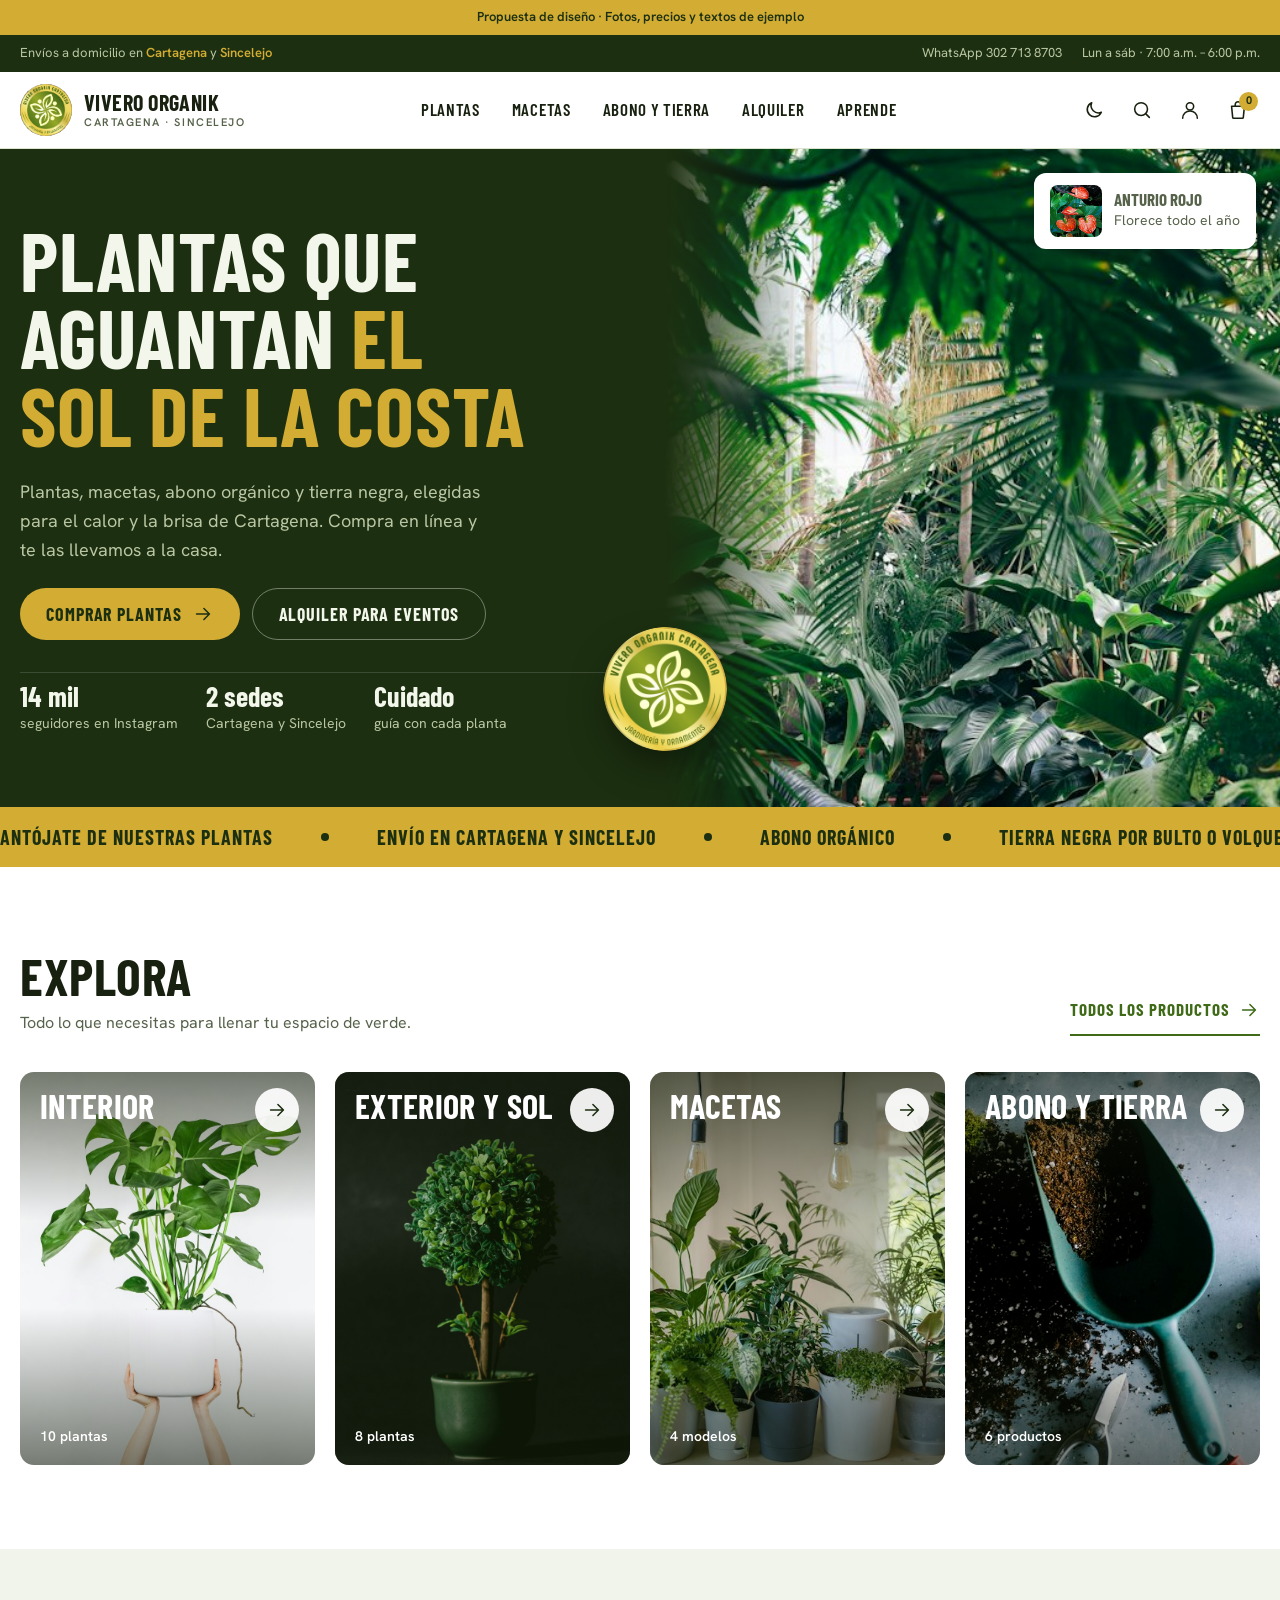
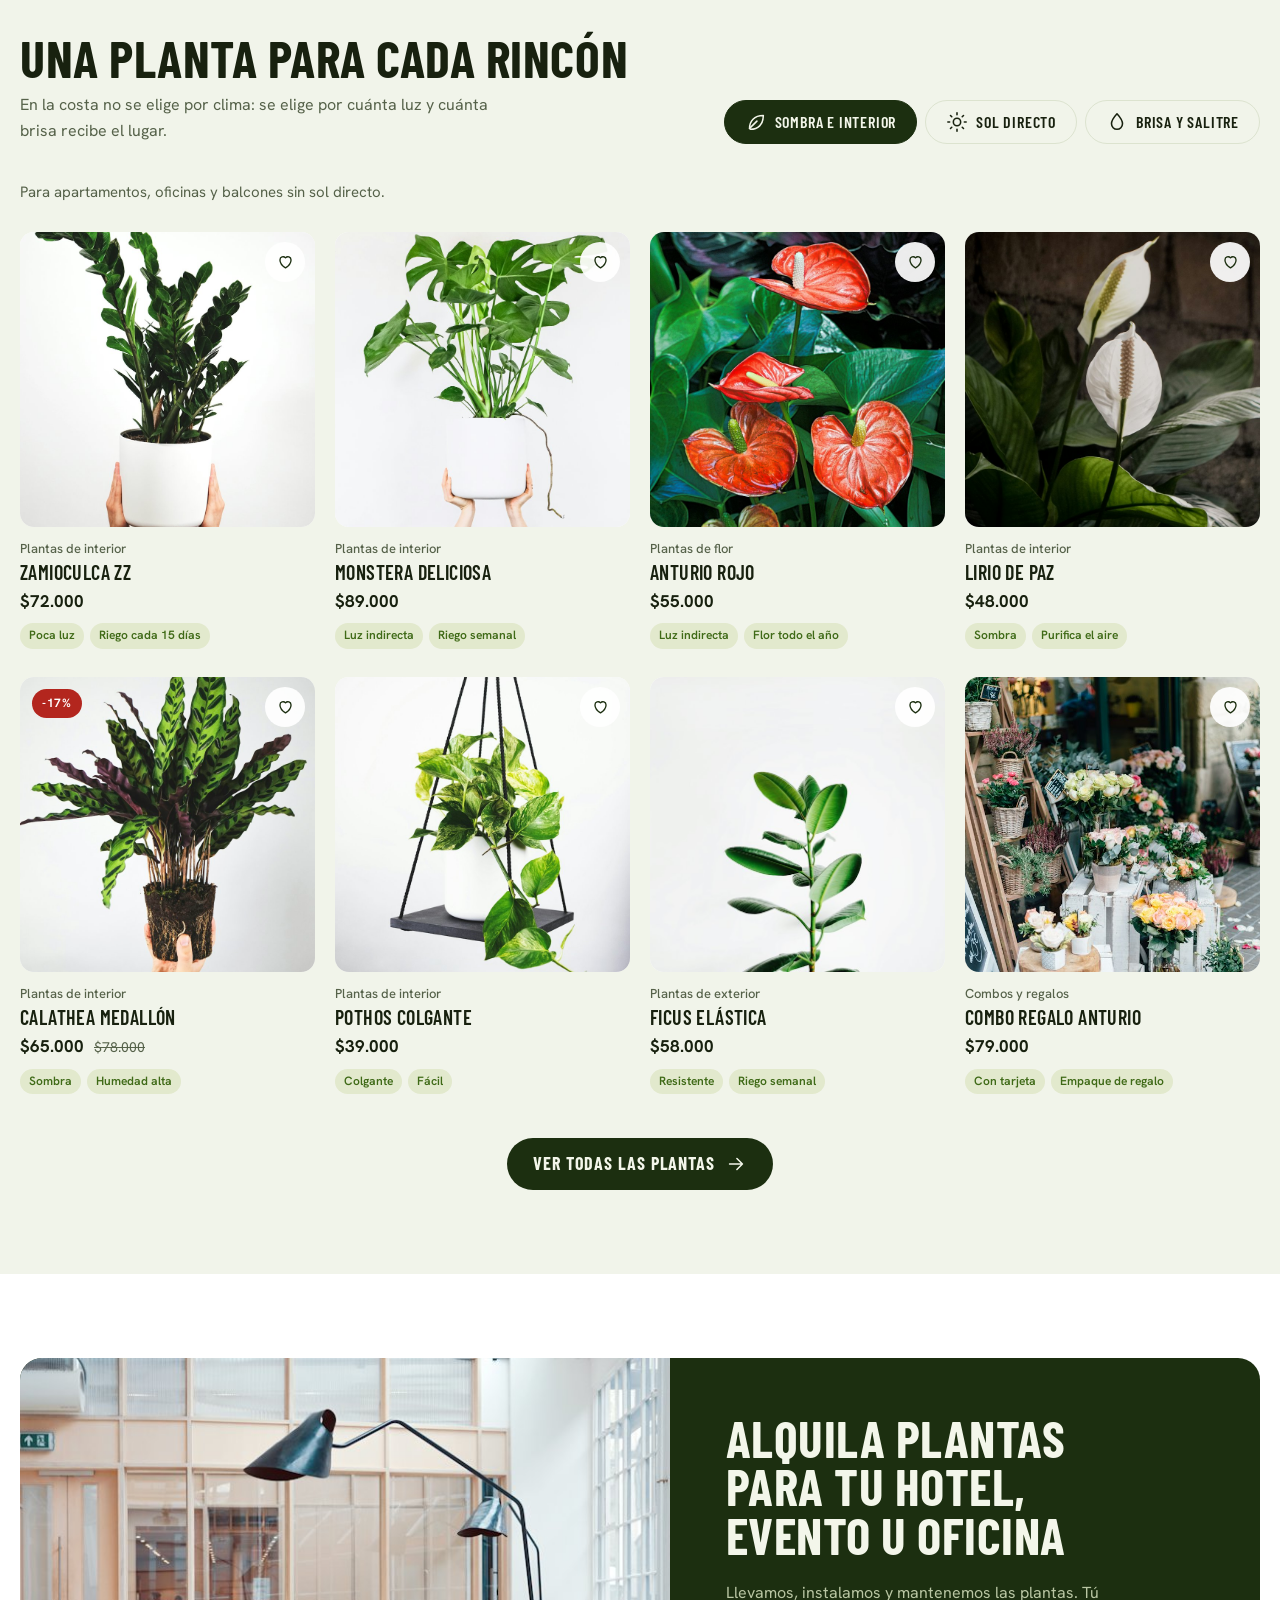
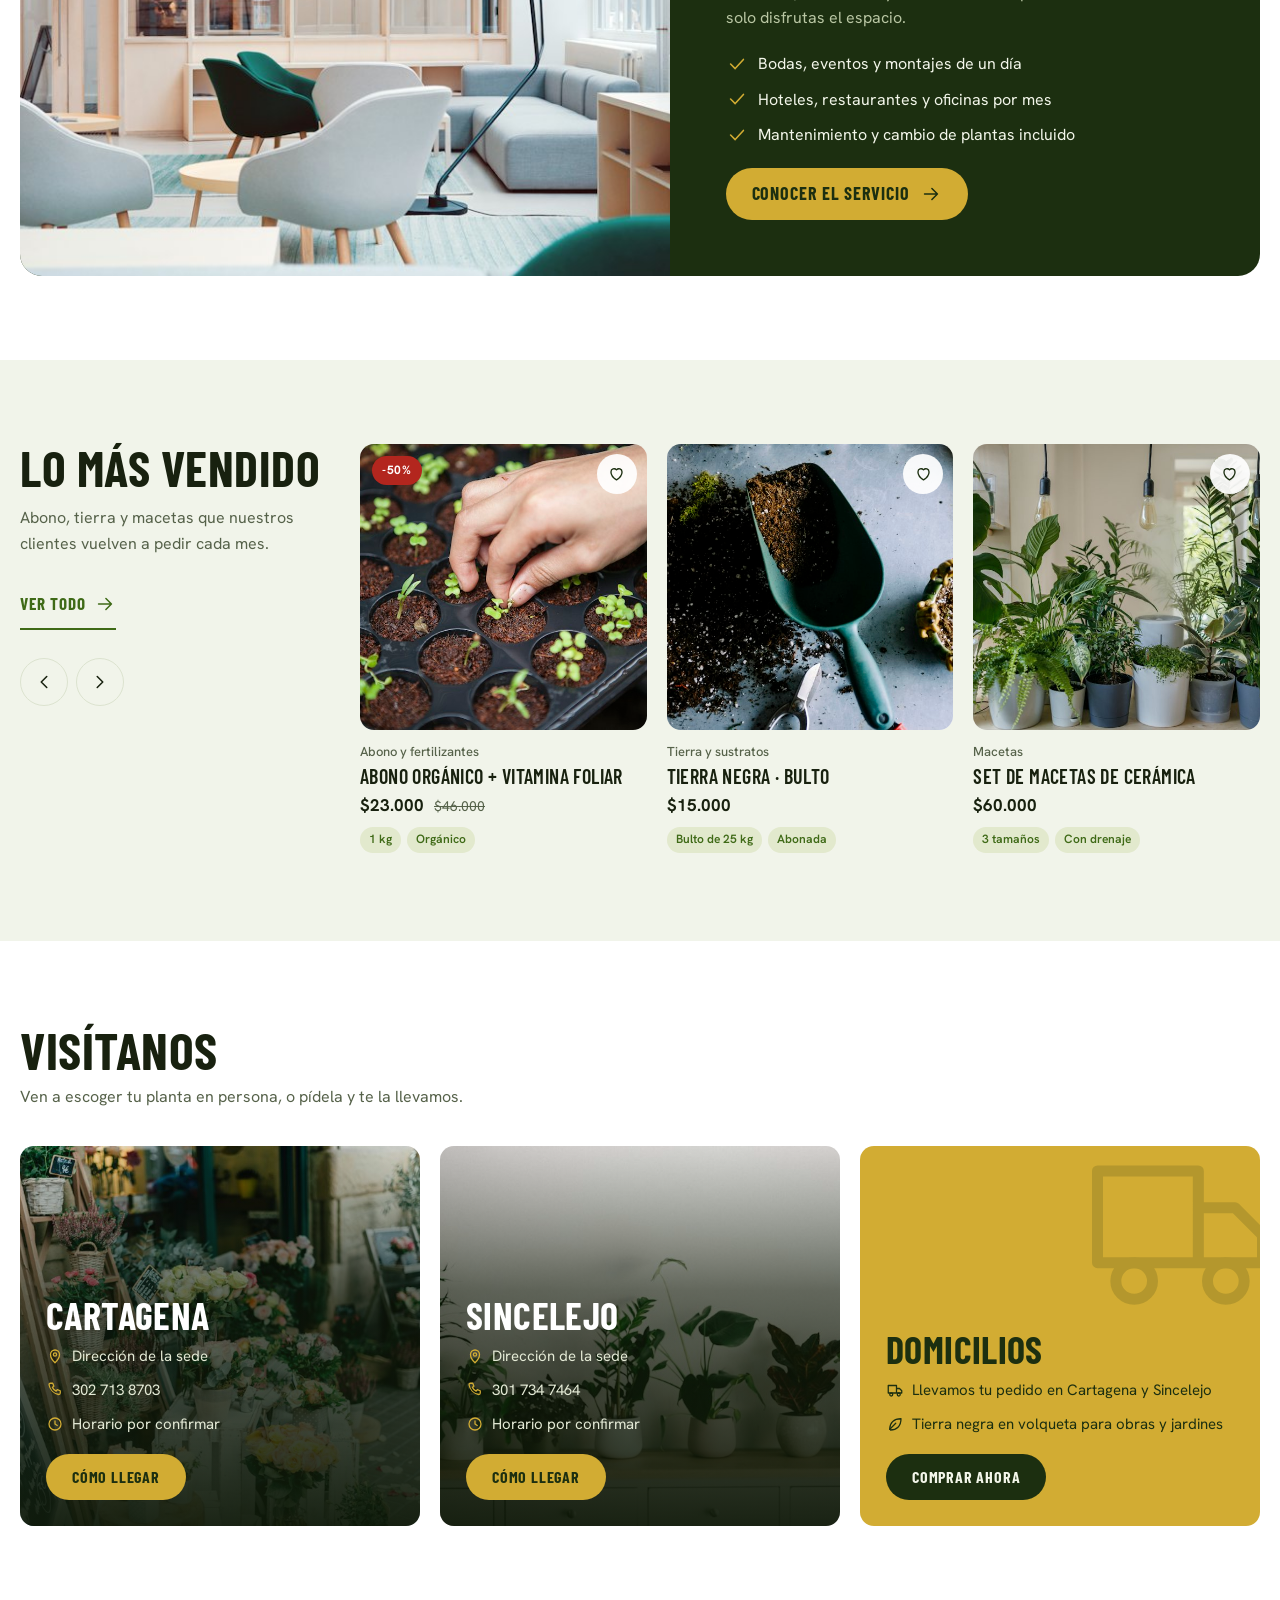
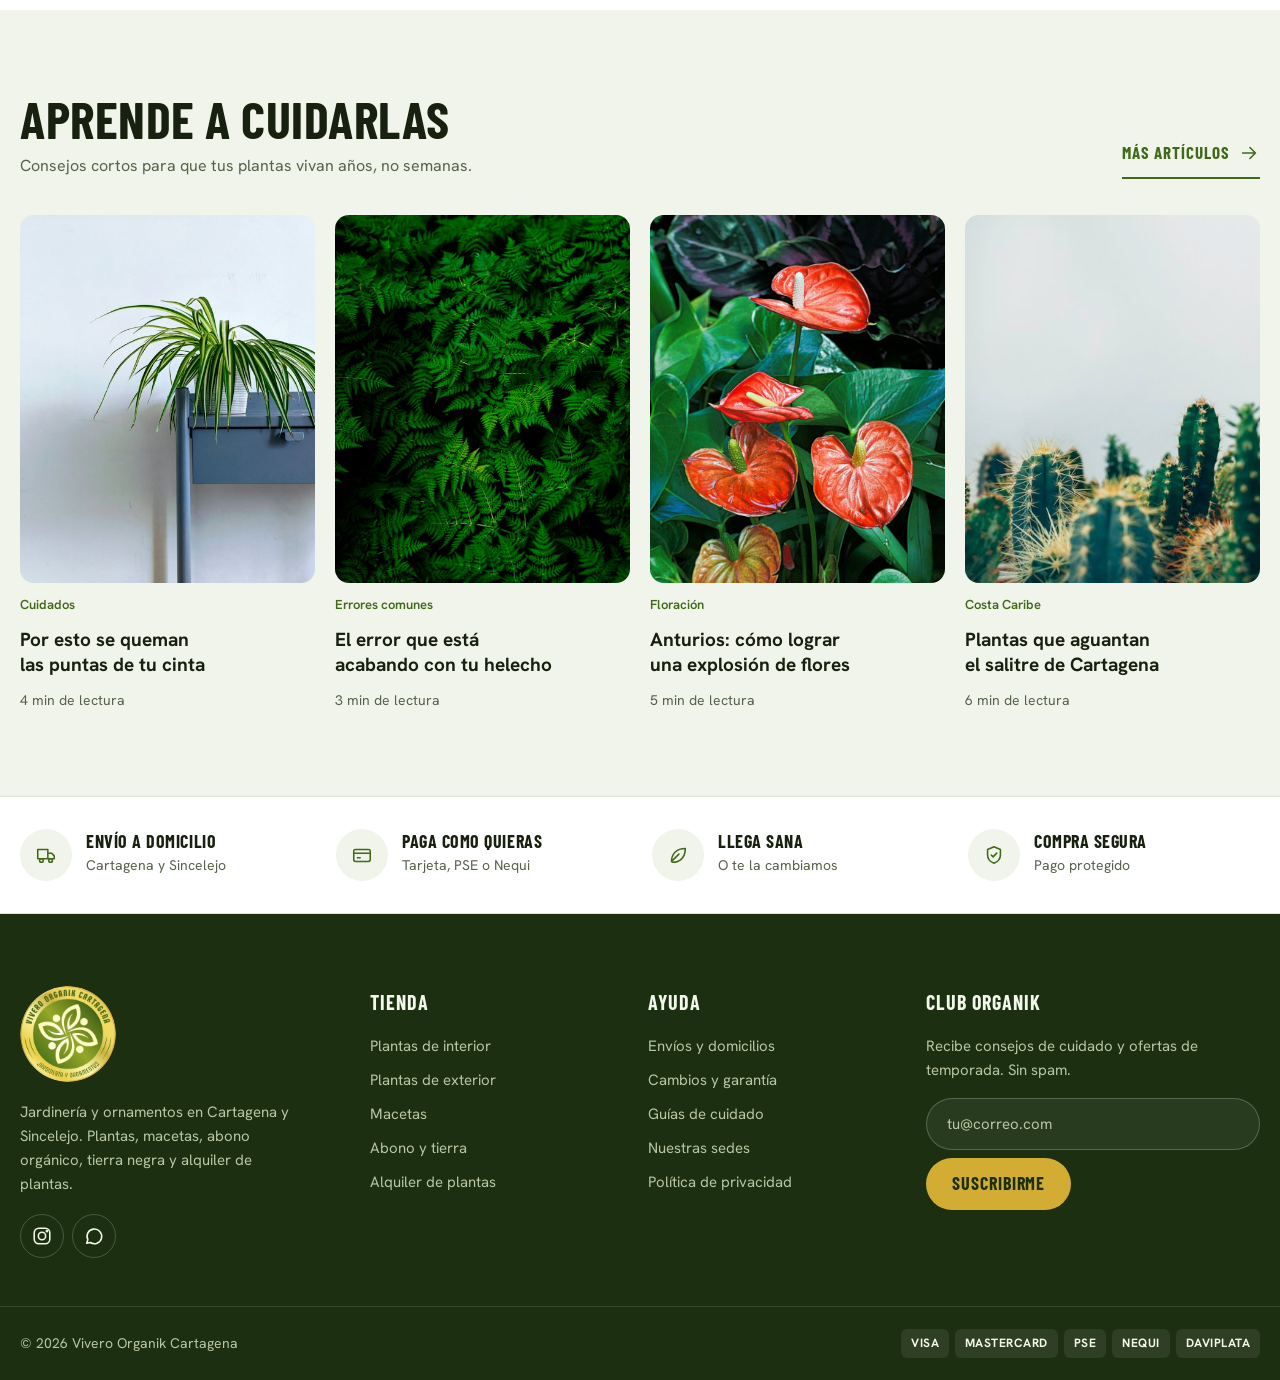
==== commit 95c1d86c: "v2: botón de tema claro/oscuro que recuerda la elección Co-Authored-By: Claude Opus 5.5 <noreply@ant" ====
--- a/v2/index.html
+++ b/v2/index.html
@@ -7,6 +7,7 @@
 <meta name="description" content="Plantas, macetas, abono orgánico y tierra negra con envío a domicilio en Cartagena y Sincelejo.">
 <link rel="preconnect" href="https://fonts.googleapis.com"><link rel="preconnect" href="https://fonts.gstatic.com" crossorigin>
 <link rel="stylesheet" href="https://fonts.googleapis.com/css2?family=Barlow+Condensed:wght@500;600;700&family=Hanken+Grotesk:wght@400;500;600;700&display=swap">
+<script>try{var t=localStorage.getItem("organik-theme");if(t)document.documentElement.dataset.theme=t}catch(e){}</script>
 <link rel="stylesheet" href="assets/organik.css">
 </head>
 <body>
